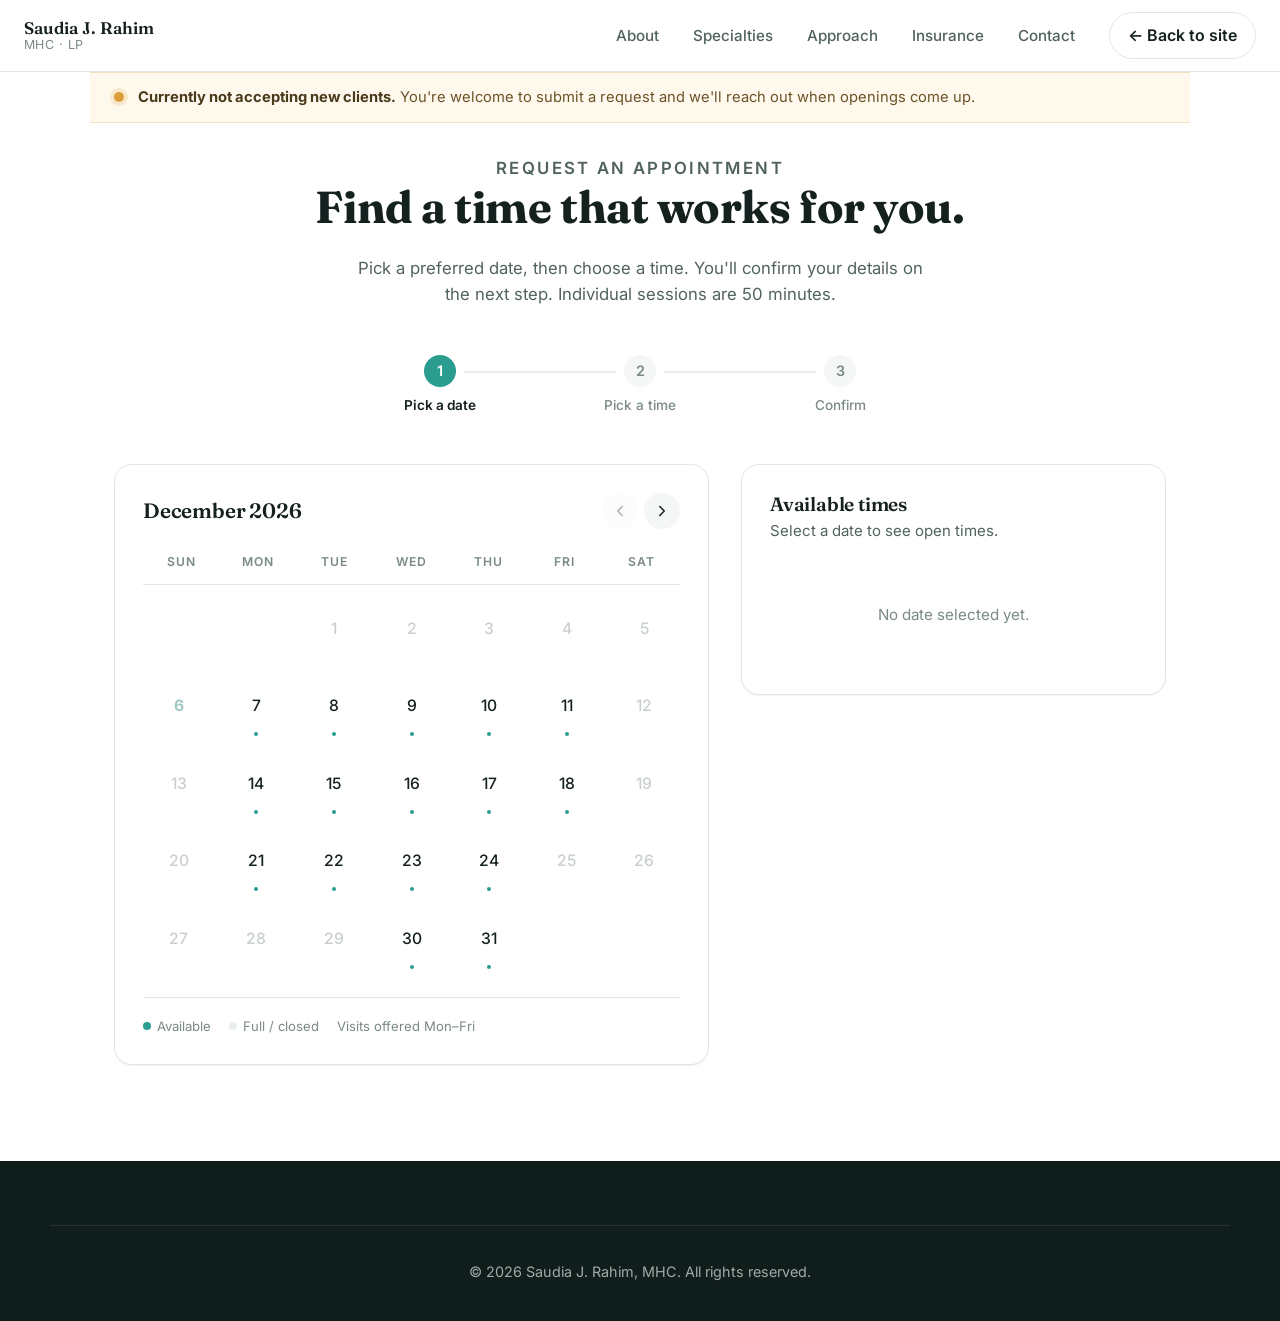
==== booking.html @ 5f696746 "Remove brand mark entirely, just the name in the topbar Co-Authored-By: Claude Opus 4.7 (1M context)" ====
<!doctype html>
<html lang="en">
<head>
  <meta charset="utf-8" />
  <meta name="viewport" content="width=device-width,initial-scale=1" />
  <title>Request an appointment — Saudia J. Rahim, MHC</title>
  <meta name="description" content="Request a session time — Saudia J. Rahim, MHC. Currently maintaining a waitlist for new clients." />
  <link rel="preconnect" href="https://fonts.googleapis.com" />
  <link rel="preconnect" href="https://fonts.gstatic.com" crossorigin />
  <link rel="stylesheet" href="https://fonts.googleapis.com/css2?family=Fraunces:opsz,wght@9..144,400;9..144,600;9..144,700&family=Inter:wght@400;500;600;700&display=swap" />
  <link rel="stylesheet" href="styles.css?v=2" />
</head>
<body>
  <a class="skip" href="#cal-panel">Skip to calendar</a>

  <header class="topbar">
    <a class="brand" href="index.html">
      <span class="brand-text">
        <strong>Saudia J. Rahim</strong>
        <em>MHC · LP</em>
      </span>
    </a>

    <nav class="nav" aria-label="Primary">
      <a href="index.html#about">About</a>
      <a href="index.html#services">Specialties</a>
      <a href="index.html#approach">Approach</a>
      <a href="index.html#insurance">Insurance</a>
      <a href="index.html#contact">Contact</a>
    </nav>

    <div class="topbar-cta">
      <a class="btn btn-ghost" href="index.html" style="color: var(--text); border-color: var(--border);">← Back to site</a>
    </div>
  </header>

  <main class="booking-wrap">
    <div class="notice" role="status" style="margin: -48px -24px 32px; border-radius: 0;">
      <div class="wrap notice-inner">
        <span class="notice-dot" aria-hidden="true"></span>
        <p><strong>Currently not accepting new clients.</strong> You're welcome to submit a request and we'll reach out when openings come up.</p>
      </div>
    </div>

    <div class="booking-head">
      <p class="kicker">Request an appointment</p>
      <h1>Find a time that works for you.</h1>
      <p>Pick a preferred date, then choose a time. You'll confirm your details on the next step. Individual sessions are 50 minutes.</p>
    </div>

    <ol class="steps" aria-label="Steps">
      <li class="step active" id="step-1">Pick a date</li>
      <li class="step" id="step-2">Pick a time</li>
      <li class="step" id="step-3">Confirm</li>
    </ol>

    <div id="booking-app">
      <div class="booking-grid">
        <section class="cal-panel" id="cal-panel" aria-label="Calendar">
          <div class="cal-header">
            <h2 id="cal-month">—</h2>
            <div class="cal-nav">
              <button type="button" id="prev-month" aria-label="Previous month">
                <svg viewBox="0 0 24 24" width="18" height="18" fill="none" stroke="currentColor" stroke-width="2" stroke-linecap="round" stroke-linejoin="round"><polyline points="15 18 9 12 15 6"/></svg>
              </button>
              <button type="button" id="next-month" aria-label="Next month">
                <svg viewBox="0 0 24 24" width="18" height="18" fill="none" stroke="currentColor" stroke-width="2" stroke-linecap="round" stroke-linejoin="round"><polyline points="9 18 15 12 9 6"/></svg>
              </button>
            </div>
          </div>

          <div class="cal-dow" aria-hidden="true">
            <span>Sun</span><span>Mon</span><span>Tue</span><span>Wed</span><span>Thu</span><span>Fri</span><span>Sat</span>
          </div>

          <div class="cal-grid" id="cal-grid" role="grid" aria-label="Available appointment dates"></div>

          <div class="cal-legend">
            <span><span class="dot"></span> Available</span>
            <span><span class="dot busy"></span> Full / closed</span>
            <span>Visits offered Mon–Fri</span>
          </div>
        </section>

        <aside class="times-panel" aria-label="Available times">
          <h3 id="times-title">Available times</h3>
          <p class="selected-date" id="times-date">Select a date to see open times.</p>
          <div id="times-body">
            <div class="times-empty">No date selected yet.</div>
          </div>
        </aside>
      </div>

      <section class="confirm-panel" id="confirm-panel" hidden>
        <div class="confirm-head">
          <h3>Confirm your appointment</h3>
          <div class="confirm-when" id="confirm-when">—</div>
        </div>

        <form id="confirm-form" novalidate>
          <div class="confirm-grid">
            <div class="field">
              <label for="b-name">Full name</label>
              <input id="b-name" name="name" type="text" required maxlength="80" autocomplete="name" />
              <small class="error" data-for="name"></small>
            </div>
            <div class="field">
              <label for="b-dob">Date of birth</label>
              <input id="b-dob" name="dob" type="date" required />
              <small class="error" data-for="dob"></small>
            </div>
            <div class="field">
              <label for="b-email">Email</label>
              <input id="b-email" name="email" type="email" required maxlength="120" autocomplete="email" />
              <small class="error" data-for="email"></small>
            </div>
            <div class="field">
              <label for="b-phone">Phone</label>
              <input id="b-phone" name="phone" type="tel" required maxlength="20" autocomplete="tel" placeholder="(555) 555-5555" />
              <small class="error" data-for="phone"></small>
            </div>
            <div class="field">
              <label for="b-type">Session type</label>
              <select id="b-type" name="type">
                <option>Initial consultation (50 min)</option>
                <option>Returning client — individual session (50 min)</option>
                <option>Parent / family consult (50 min)</option>
              </select>
            </div>
            <div class="field">
              <label for="b-format">Format</label>
              <select id="b-format" name="format">
                <option>In-person (Valley Stream, NY)</option>
                <option>Telehealth (New York residents)</option>
              </select>
            </div>
            <div class="field field-full">
              <label for="b-insurance">Insurance <span class="muted">(optional)</span></label>
              <input id="b-insurance" name="insurance" type="text" maxlength="80" placeholder="e.g. Blue Cross Blue Shield, member ID 12345" />
            </div>
            <div class="field field-full">
              <label for="b-notes">Anything you'd like the office to know? <span class="muted">(optional)</span></label>
              <textarea id="b-notes" name="notes" maxlength="500" rows="3" placeholder="Briefly — you don't need to share clinical details here."></textarea>
            </div>
          </div>

          <input type="text" name="website" tabindex="-1" autocomplete="off" class="hp" aria-hidden="true" />

          <div class="confirm-actions">
            <button type="button" class="btn btn-ghost" id="back-to-times" style="color: var(--text); border-color: var(--border);">← Change time</button>
            <button type="submit" class="btn btn-primary btn-lg">Confirm appointment</button>
          </div>

          <p class="form-note" style="margin-top: 18px;">Submitting this form requests an appointment — the office will email a confirmation within one business day. Not for emergencies. In crisis, call <strong>988</strong>.</p>
        </form>
      </section>
    </div>

    <div class="booking-success" id="booking-success" hidden>
      <div class="success-mark" aria-hidden="true">✓</div>
      <h2 style="font-family: 'Fraunces', serif;">Appointment requested</h2>
      <p style="color: var(--text-2);">Thank you. A confirmation email is on its way to <strong id="success-email">—</strong>.</p>

      <div class="summary">
        <p><strong id="success-when">—</strong></p>
        <p id="success-type">—</p>
        <p id="success-format">—</p>
        <p class="ref" id="success-ref">—</p>
      </div>

      <a class="btn btn-primary" href="index.html">Return home</a>
    </div>
  </main>

  <footer class="footer">
    <div class="wrap footer-base">
      <p class="muted small">© <span id="yr"></span> Saudia J. Rahim, MHC. All rights reserved.</p>
    </div>
  </footer>

  <script src="booking.js?v=1" defer></script>
</body>
</html>
---- styles.css ----
/* ---------- tokens ---------- */
:root {
  --bg: #ffffff;
  --bg-2: #f4f7f6;
  --bg-3: #e9efed;
  --text: #14211f;
  --text-2: #51635f;
  --text-3: #7a8a85;
  --teal: #2a9d8f;
  --teal-d: #1f7a6f;
  --teal-l: #e6f4f2;
  --sand: #f2ede4;
  --dark: #0f1d1b;
  --border: #e1e6e4;
  --shadow-sm: 0 1px 2px rgba(15, 29, 27, .05);
  --shadow: 0 12px 30px rgba(15, 29, 27, .08);
  --shadow-lg: 0 30px 60px rgba(15, 29, 27, .15);
  --radius: 12px;
  --radius-lg: 18px;
  --ease: cubic-bezier(.2, .7, .2, 1);
  --maxw: 1180px;
}

* { box-sizing: border-box; }
html { scroll-behavior: smooth; overflow-x: hidden; }
body {
  margin: 0;
  font-family: 'Inter', system-ui, -apple-system, sans-serif;
  color: var(--text);
  background: var(--bg);
  line-height: 1.55;
  -webkit-font-smoothing: antialiased;
  overflow-x: hidden;
}

/* shared brand selection + focus */
::selection { background: var(--teal); color: #fff; }
:focus-visible {
  outline: 2px solid var(--teal);
  outline-offset: 3px;
  border-radius: 6px;
}

/* reusable SVG grain overlay (data-URI, no extra HTTP request) */
.grain {
  position: absolute; inset: 0; pointer-events: none;
  opacity: .25; mix-blend-mode: overlay; z-index: 0;
  background-image: url("data:image/svg+xml;utf8,<svg xmlns='http://www.w3.org/2000/svg' width='240' height='240'><filter id='n'><feTurbulence type='fractalNoise' baseFrequency='0.85' numOctaves='2' stitchTiles='stitch'/><feColorMatrix values='0 0 0 0 0 0 0 0 0 0 0 0 0 0 0 0 0 0 0.6 0'/></filter><rect width='100%25' height='100%25' filter='url(%23n)'/></svg>");
}

img { display: block; max-width: 100%; height: auto; }
a { color: var(--teal-d); text-decoration: none; }
a:hover { text-decoration: underline; }

h1, h2, h3, h4, blockquote { font-family: 'Fraunces', Georgia, serif; font-weight: 600; letter-spacing: -.01em; line-height: 1.15; margin: 0 0 .5em; }
h1 { font-size: clamp(2.25rem, 5vw, 3.75rem); font-weight: 700; }
h2 { font-size: clamp(1.75rem, 3.2vw, 2.5rem); }
h3 { font-size: 1.2rem; font-weight: 600; }

.wrap { max-width: var(--maxw); margin: 0 auto; padding: 0 24px; }

/* skip link */
.skip {
  position: absolute; left: -9999px; top: 0;
  background: var(--teal); color: #fff; padding: 10px 16px; border-radius: 0 0 8px 0;
  font-weight: 600; z-index: 200;
}
.skip:focus { left: 0; }

/* ---------- buttons ---------- */
.btn {
  display: inline-flex; align-items: center; justify-content: center; gap: 8px;
  padding: 10px 18px; border-radius: 999px; border: 1px solid transparent;
  font: inherit; font-weight: 600; cursor: pointer;
  transition: transform .15s var(--ease), background .2s, color .2s, border-color .2s, box-shadow .2s;
  text-decoration: none;
}
.btn:hover { text-decoration: none; transform: translateY(-1px); }
.btn-primary { background: var(--teal); color: #fff; box-shadow: 0 4px 14px rgba(42,157,143,.35); }
.btn-primary:hover { background: var(--teal-d); box-shadow: 0 6px 20px rgba(42,157,143,.45); }
.btn-ghost { background: transparent; color: var(--text); border-color: rgba(255,255,255,.55); }
.btn-ghost:hover { background: rgba(255,255,255,.08); }
.btn-lg { padding: 14px 26px; font-size: 1.02rem; }

/* ---------- topbar ---------- */
.topbar {
  position: sticky; top: 0; z-index: 100;
  display: flex; align-items: center; gap: 20px;
  padding: 12px 24px;
  background: rgba(255,255,255,.85);
  backdrop-filter: saturate(150%) blur(12px);
  border-bottom: 1px solid var(--border);
}
.brand { display: flex; align-items: center; gap: 12px; color: var(--text); text-decoration: none; }
.brand:hover { text-decoration: none; }
.brand-mark {
  width: 40px; height: 40px; border-radius: 12px;
  background: var(--teal-l); color: var(--teal-d);
  display: grid; place-items: center;
  position: relative;
}
.brand-mark::before {
  content: "";
  position: absolute; inset: 0;
  border-radius: inherit;
  background: var(--teal-l);
  animation: breathe 5.6s ease-in-out infinite;
  z-index: -1;
}
@keyframes breathe {
  0%, 100% { transform: scale(1); opacity: .55; }
  50%      { transform: scale(1.35); opacity: 0; }
}
.brand-text { display: flex; flex-direction: column; line-height: 1.1; }
.brand-text strong { font-family: 'Fraunces', serif; font-size: 1.05rem; font-weight: 600; }
.brand-text em { font-style: normal; font-size: .78rem; color: var(--text-3); letter-spacing: .04em; text-transform: uppercase; }

.nav {
  margin-left: auto;
  display: flex; gap: 6px;
}
.nav a {
  color: var(--text-2); padding: 8px 4px; margin: 0 10px;
  font-weight: 500; font-size: .95rem;
  position: relative;
  transition: color .2s;
}
.nav a::after {
  content: "";
  position: absolute; left: 4px; right: 4px; bottom: 2px;
  height: 1.5px; background: var(--teal);
  transform: scaleX(0); transform-origin: right;
  transition: transform .4s var(--ease);
}
.nav a:hover { color: var(--text); text-decoration: none; }
.nav a:hover::after { transform: scaleX(1); transform-origin: left; }

.topbar-cta { display: flex; }
.hamburger {
  display: none;
  background: none; border: 0; padding: 8px;
  cursor: pointer;
}
.hamburger span { display: block; width: 22px; height: 2px; background: var(--text); margin: 4px 0; border-radius: 2px; transition: transform .2s; }

.mobile-menu {
  position: fixed; inset: 64px 0 0;
  background: var(--bg); padding: 32px 24px;
  display: flex; flex-direction: column; gap: 8px;
  z-index: 99; border-top: 1px solid var(--border);
}
.mobile-menu[hidden] { display: none; }
.mobile-menu a {
  padding: 14px 16px; border-radius: 10px;
  color: var(--text); font-size: 1.1rem; font-weight: 500;
}
.mobile-menu a:hover { background: var(--bg-2); text-decoration: none; }
.mobile-menu .btn { margin-top: 12px; align-self: stretch; justify-content: center; }

@media (max-width: 860px) {
  .nav, .topbar-cta { display: none; }
  .hamburger { display: block; margin-left: auto; }
}

/* ---------- hero ---------- */
.hero {
  position: relative;
  min-height: 78vh;
  display: grid; align-items: center;
  overflow: hidden;
  color: #fff;
  isolation: isolate;
}
.hero-photo {
  position: absolute; inset: 0;
  width: 100%; height: 100%; object-fit: cover;
  z-index: -2;
}
.hero-overlay {
  position: absolute; inset: 0; z-index: -1;
  background:
    linear-gradient(120deg, rgba(15,29,27,.85) 0%, rgba(15,29,27,.55) 50%, rgba(15,29,27,.25) 100%),
    linear-gradient(180deg, rgba(15,29,27,.2), rgba(15,29,27,.6));
}
.hero-inner {
  max-width: var(--maxw); margin: 0 auto; padding: 96px 24px;
  width: 100%;
}
.eyebrow {
  display: inline-block;
  font-size: .78rem; letter-spacing: .14em; text-transform: uppercase;
  background: rgba(255,255,255,.12); border: 1px solid rgba(255,255,255,.25);
  color: rgba(255,255,255,.9);
  padding: 7px 14px; border-radius: 999px;
  margin-bottom: 24px;
}
.hero h1 { color: #fff; max-width: 820px; }
.hero h1 .accent { color: #b6e8df; font-style: italic; font-weight: 400; }
.hero-sub {
  font-size: 1.15rem; max-width: 620px;
  color: rgba(255,255,255,.85);
  margin: 0 0 36px;
}
.hero-ctas { display: flex; gap: 14px; flex-wrap: wrap; margin-bottom: 40px; }
.hero-ctas .btn-ghost { color: #fff; border-color: rgba(255,255,255,.5); }

/* hero entrance choreography */
.hero .eyebrow,
.hero h1,
.hero-sub,
.hero-ctas,
.hero-pills {
  opacity: 0;
  transform: translateY(14px);
  animation: rise .9s var(--ease) forwards;
}
.hero .eyebrow { animation-delay: .05s; }
.hero h1       { animation-delay: .18s; }
.hero-sub      { animation-delay: .34s; }
.hero-ctas     { animation-delay: .5s; }
.hero-pills    { animation-delay: .66s; }
@keyframes rise {
  to { opacity: 1; transform: translateY(0); }
}

/* breath circle decoration: bottom-right of hero */
.breath-circle {
  position: absolute; right: -120px; bottom: -120px;
  width: 460px; height: 460px; border-radius: 50%;
  border: 1px solid rgba(182, 232, 223, .25);
  pointer-events: none;
}
.breath-circle::before,
.breath-circle::after {
  content: "";
  position: absolute; inset: 0; border-radius: 50%;
  border: 1px solid rgba(182, 232, 223, .18);
  animation: ripple 9s ease-out infinite;
}
.breath-circle::after { animation-delay: 4.5s; }
@keyframes ripple {
  0%   { transform: scale(.5); opacity: 0; }
  20%  { opacity: .9; }
  100% { transform: scale(1.15); opacity: 0; }
}

/* scroll cue */
.scroll-cue {
  position: absolute; left: 50%; bottom: 28px;
  transform: translateX(-50%);
  display: flex; flex-direction: column; align-items: center; gap: 6px;
  color: rgba(255,255,255,.7);
  font-size: .72rem; letter-spacing: .2em; text-transform: uppercase;
  z-index: 2;
}
.scroll-cue svg { animation: nudge 2.4s ease-in-out infinite; }
@keyframes nudge {
  0%, 100% { transform: translateY(0); opacity: .55; }
  50%      { transform: translateY(6px); opacity: 1; }
}

.hero-pills {
  display: flex; gap: 10px; flex-wrap: wrap;
  list-style: none; padding: 0; margin: 0;
  font-size: .9rem;
}
.hero-pills li {
  background: rgba(255,255,255,.1); border: 1px solid rgba(255,255,255,.2);
  border-radius: 999px; padding: 6px 14px;
  color: rgba(255,255,255,.92);
}
.hero-pills span { color: #87d3c5; margin-right: 6px; }

/* ---------- waitlist notice banner ---------- */
.notice {
  background: #fff8ec;
  border-top: 1px solid #f1e1bf;
  border-bottom: 1px solid #f1e1bf;
  color: #6b5328;
}
.notice-inner {
  display: flex; align-items: center; gap: 14px;
  padding: 14px 24px;
  font-size: .92rem;
}
.notice-inner p { margin: 0; line-height: 1.45; }
.notice-inner strong { color: #4a3a1c; }
.notice-dot {
  width: 10px; height: 10px; flex-shrink: 0;
  border-radius: 50%; background: #d99e3a;
  box-shadow: 0 0 0 4px rgba(217, 158, 58, .18);
  animation: noticePulse 2.6s ease-in-out infinite;
}
@keyframes noticePulse {
  0%, 100% { box-shadow: 0 0 0 4px rgba(217, 158, 58, .18); }
  50%      { box-shadow: 0 0 0 8px rgba(217, 158, 58, .05); }
}

/* ---------- marquee ticker ---------- */
.ticker {
  background: var(--dark); color: rgba(255,255,255,.7);
  overflow: hidden; white-space: nowrap;
  border-top: 1px solid rgba(255,255,255,.06);
  border-bottom: 1px solid rgba(255,255,255,.06);
}
.ticker-track {
  display: inline-flex; gap: 56px;
  padding: 14px 28px;
  animation: ticker 38s linear infinite;
  font-size: .82rem; letter-spacing: .18em; text-transform: uppercase;
}
.ticker-track span { display: inline-flex; align-items: center; gap: 56px; }
.ticker-track .sep { color: var(--teal); }
@keyframes ticker {
  from { transform: translateX(0); }
  to   { transform: translateX(-50%); }
}
.ticker:hover .ticker-track { animation-play-state: paused; }

/* ---------- section ornament divider ---------- */
.ornament {
  display: flex; align-items: center; justify-content: center;
  gap: 14px;
  margin: 0 auto 40px;
  color: var(--teal);
  max-width: 240px;
}
.ornament::before,
.ornament::after {
  content: "";
  flex: 1; height: 1px;
  background: linear-gradient(90deg, transparent, var(--border) 35%, var(--border) 65%, transparent);
}
.ornament .dot {
  width: 6px; height: 6px; border-radius: 50%;
  background: var(--teal);
  position: relative;
}
.ornament .dot::before,
.ornament .dot::after {
  content: ""; width: 3px; height: 3px; border-radius: 50%;
  background: var(--teal); opacity: .5;
  position: absolute; top: 50%; transform: translateY(-50%);
}
.ornament .dot::before { left: -10px; }
.ornament .dot::after  { right: -10px; }

/* scroll-reveal */
.reveal {
  opacity: 0;
  transform: translateY(22px);
  transition: opacity .9s var(--ease), transform .9s var(--ease);
}
.reveal.is-in {
  opacity: 1;
  transform: translateY(0);
}
.reveal-grid > * {
  opacity: 0;
  transform: translateY(18px);
  transition: opacity .8s var(--ease), transform .8s var(--ease);
}
.reveal-grid.is-in > * { opacity: 1; transform: translateY(0); }
.reveal-grid.is-in > *:nth-child(1) { transition-delay: .02s; }
.reveal-grid.is-in > *:nth-child(2) { transition-delay: .08s; }
.reveal-grid.is-in > *:nth-child(3) { transition-delay: .14s; }
.reveal-grid.is-in > *:nth-child(4) { transition-delay: .2s; }
.reveal-grid.is-in > *:nth-child(5) { transition-delay: .26s; }
.reveal-grid.is-in > *:nth-child(6) { transition-delay: .32s; }
.reveal-grid.is-in > *:nth-child(7) { transition-delay: .38s; }
.reveal-grid.is-in > *:nth-child(8) { transition-delay: .44s; }
.reveal-grid.is-in > *:nth-child(9) { transition-delay: .5s; }

/* ---------- generic section ---------- */
.section { padding: 96px 0; }
.section-alt { background: var(--bg-2); }
.section-head { max-width: 720px; margin: 0 auto 40px; text-align: center; }
.kicker {
  font-size: .78rem; letter-spacing: .14em; text-transform: uppercase;
  color: var(--teal-d); font-weight: 600; margin: 0 0 12px;
}
.lead { font-size: 1.08rem; color: var(--text-2); }

/* ---------- about ---------- */
.about-grid {
  display: grid; grid-template-columns: 5fr 7fr; gap: 64px; align-items: center;
}
.about-photo {
  margin: 0;
  border-radius: var(--radius-lg); overflow: hidden;
  box-shadow: var(--shadow-lg);
  aspect-ratio: 4/5;
  position: relative;
}
.about-photo img { width: 100%; height: 100%; object-fit: cover; }
.about-copy h2 { margin-top: 8px; }
.about-copy p { color: var(--text-2); margin: 0 0 16px; font-size: 1.05rem; }
.creds {
  margin-top: 32px; padding-top: 28px; border-top: 1px solid var(--border);
  display: grid; grid-template-columns: 1fr 1fr; gap: 32px;
}
.cred-label {
  font-size: .78rem; letter-spacing: .12em; text-transform: uppercase;
  color: var(--text-3); margin: 0 0 8px; font-weight: 600;
}
.cred-value { margin: 0 0 4px; color: var(--text); font-size: .95rem; font-weight: 500; }

@media (max-width: 860px) {
  .about-grid { grid-template-columns: 1fr; gap: 40px; }
  .about-photo { max-width: 380px; }
  .creds { grid-template-columns: 1fr; gap: 24px; }
}

/* ---------- services grid ---------- */
.svc-grid {
  display: grid;
  grid-template-columns: repeat(3, 1fr);
  gap: 18px;
}
.svc-card {
  background: var(--bg);
  border: 1px solid var(--border);
  border-radius: var(--radius-lg);
  padding: 28px;
  transition: transform .25s var(--ease), box-shadow .25s, border-color .25s;
}
.svc-card:hover { transform: translateY(-4px); box-shadow: var(--shadow); border-color: var(--teal-l); }
.svc-icon {
  width: 48px; height: 48px;
  color: var(--teal-d);
  display: grid; place-items: center;
  margin-bottom: 18px;
  margin-left: -6px;
  transition: transform .5s var(--ease), color .3s;
}
.svc-icon svg { width: 36px; height: 36px; }
.svc-card:hover .svc-icon {
  transform: rotate(-6deg) scale(1.08);
  color: var(--teal);
}
.svc-card h3 { margin: 0 0 8px; }
.svc-card p { color: var(--text-2); font-size: .94rem; margin: 0; }

@media (max-width: 920px) { .svc-grid { grid-template-columns: repeat(2, 1fr); } }
@media (max-width: 560px) { .svc-grid { grid-template-columns: 1fr; } }

.svc-more {
  margin-top: 48px;
  text-align: center;
}
.svc-more .btn { transition: transform .15s var(--ease), border-color .2s, background .2s; }
.svc-more .btn:hover {
  border-color: var(--teal) !important;
  background: var(--teal-l);
}
.svc-more .btn svg { transition: transform .25s var(--ease); }
.svc-more .btn:hover svg { transform: translateX(4px); }
.svc-more-note {
  font-size: .9rem;
  color: var(--text-3);
  margin: 14px 0 0;
}

/* ---------- spotlight ---------- */
.spotlight {
  position: relative; padding: 120px 0;
  color: #fff; isolation: isolate; overflow: hidden;
}
.spotlight-photo {
  position: absolute; inset: 0; z-index: -2;
  width: 100%; height: 100%; object-fit: cover;
}
.spotlight-overlay {
  position: absolute; inset: 0; z-index: -1;
  background: linear-gradient(120deg, rgba(15,29,27,.92) 0%, rgba(15,29,27,.65) 100%);
}
.spotlight-inner {
  max-width: 800px; margin: 0 auto; padding: 0 24px; text-align: center;
  position: relative;
}
.spotlight .eyebrow { background: rgba(255,255,255,.08); }
.spotlight blockquote {
  font-family: 'Fraunces', serif;
  font-size: clamp(1.5rem, 2.6vw, 2.1rem); line-height: 1.35;
  font-weight: 400; font-style: italic; margin: 0;
  position: relative;
}
.spotlight blockquote::before {
  content: "\201C";
  position: absolute; left: 50%; top: -.35em;
  transform: translateX(-50%);
  font-family: 'Fraunces', serif;
  font-size: 12rem;
  line-height: 1;
  color: rgba(135, 211, 197, .14);
  font-style: normal;
  pointer-events: none;
  z-index: -1;
}
.spotlight blockquote footer {
  display: block; margin-top: 28px;
  font-family: 'Inter', sans-serif; font-style: normal;
  font-size: .82rem; letter-spacing: .14em; text-transform: uppercase;
  color: rgba(255,255,255,.6);
  position: relative; padding-top: 22px;
}
.spotlight blockquote footer::before {
  content: "";
  position: absolute; left: 50%; top: 0;
  transform: translateX(-50%);
  width: 36px; height: 1px;
  background: rgba(135, 211, 197, .5);
}

/* ---------- insurance ---------- */
.ins-grid {
  display: grid; grid-template-columns: repeat(4, 1fr);
  gap: 14px; list-style: none; padding: 0; margin: 0 0 28px;
}
.ins-card {
  background: var(--bg);
  border: 1px solid var(--border);
  border-radius: var(--radius);
  min-height: 110px;
  display: grid; place-items: center;
  padding: 18px; text-align: center;
  font-weight: 600; color: var(--text-2);
  transition: border-color .2s, color .2s, transform .15s var(--ease);
  font-size: .98rem; line-height: 1.3;
}
.ins-card:hover { border-color: var(--teal); color: var(--teal-d); transform: translateY(-2px); }
.ins-note {
  text-align: center; color: var(--text-3); font-size: .9rem;
}
@media (max-width: 760px) { .ins-grid { grid-template-columns: repeat(2, 1fr); } }

.ins-extras-wrap {
  overflow: hidden;
  max-height: 0;
  opacity: 0;
  transition: max-height .5s var(--ease), opacity .35s ease, margin-top .4s var(--ease);
  margin-top: 0;
}
.ins-extras-wrap[hidden] { display: block; }
.ins-extras-wrap.is-open {
  max-height: 900px;
  opacity: 1;
  margin-top: 14px;
}
.ins-extras-grid { margin: 0; }

.ins-toggle-wrap {
  margin: 20px 0 8px;
  text-align: center;
}
.ins-toggle {
  display: inline-flex; align-items: center; gap: 8px;
  padding: 12px 22px;
  background: var(--bg);
  border: 1px solid var(--border);
  border-radius: 999px;
  color: var(--text);
  font: inherit;
  font-size: .92rem;
  font-weight: 600;
  cursor: pointer;
  transition: border-color .2s, background .2s, color .2s, transform .15s var(--ease);
}
.ins-toggle:hover {
  border-color: var(--teal);
  background: var(--teal-l);
  color: var(--teal-d);
  transform: translateY(-1px);
}
.ins-toggle-chev {
  transition: transform .3s var(--ease);
}
.ins-toggle[aria-expanded="true"] .ins-toggle-chev {
  transform: rotate(180deg);
}

/* ---------- contact ---------- */
.contact-grid {
  display: grid; grid-template-columns: 5fr 7fr; gap: 48px;
  align-items: start;
  position: relative;
}
.contact-copy h2 { margin-top: 8px; }
.contact-copy > p { color: var(--text-2); margin-bottom: 28px; }
.contact-copy .btn { margin-bottom: 36px; }
.contact-list {
  list-style: none; padding: 0; margin: 0;
  display: grid; gap: 18px;
}
.contact-list li {
  display: grid; grid-template-columns: 80px 1fr; gap: 16px;
  padding-top: 18px; border-top: 1px solid var(--border);
}
.contact-list li:first-child { border-top: 0; padding-top: 0; }
.contact-list .ci {
  font-size: .76rem; letter-spacing: .12em; text-transform: uppercase;
  color: var(--text-3); font-weight: 600; padding-top: 2px;
}
.contact-list a, .contact-list span { color: var(--text); font-weight: 500; }

.contact-form {
  background: var(--bg);
  border: 1px solid var(--border);
  border-radius: var(--radius-lg);
  padding: 36px;
  box-shadow: var(--shadow);
}
.contact-form h3 { margin: 0 0 24px; font-family: 'Fraunces', serif; }
.field { margin-bottom: 18px; }
.field label {
  display: block; font-size: .85rem; font-weight: 600;
  color: var(--text); margin-bottom: 6px;
}
.field label .muted { color: var(--text-3); font-weight: 400; }
.field input, .field select, .field textarea {
  width: 100%;
  padding: 12px 14px;
  font: inherit; font-size: .98rem;
  border: 1px solid var(--border); border-radius: 10px;
  background: var(--bg);
  color: var(--text);
  transition: border-color .2s, box-shadow .2s;
}
.field input:focus, .field select:focus, .field textarea:focus {
  outline: none; border-color: var(--teal);
  box-shadow: 0 0 0 4px var(--teal-l);
}
.field textarea { resize: vertical; min-height: 100px; font-family: inherit; }
.field .error {
  display: block; color: #c44; font-size: .82rem; margin-top: 6px; min-height: 1em;
}
.field .count { font-size: .78rem; color: var(--text-3); text-align: right; margin-top: 4px; }
.row-2 { display: grid; grid-template-columns: 1fr 1fr; gap: 14px; }
.hp { position: absolute; left: -9999px; opacity: 0; height: 0; width: 0; }
.form-note {
  font-size: .82rem; color: var(--text-3);
  margin: 14px 0 0;
  padding: 12px 14px; border-radius: 10px; background: var(--bg-2);
}
.form-note strong { color: var(--teal-d); }

.form-success {
  background: var(--bg);
  border: 1px solid var(--border);
  border-radius: var(--radius-lg);
  padding: 48px 36px; text-align: center;
  box-shadow: var(--shadow);
}
.success-mark {
  width: 72px; height: 72px; border-radius: 50%;
  background: var(--teal); color: #fff;
  display: grid; place-items: center; margin: 0 auto 20px;
  font-size: 2.4rem; font-weight: 700;
}

@media (max-width: 860px) {
  .contact-grid { grid-template-columns: 1fr; }
  .row-2 { grid-template-columns: 1fr; }
  .contact-form { padding: 24px; }
}

/* ---------- footer ---------- */
.footer {
  background: var(--dark); color: rgba(255,255,255,.78);
  padding: 64px 0 24px;
}
.footer .brand { color: #fff; margin-bottom: 14px; }
.footer .brand-mark { background: rgba(255,255,255,.08); color: #87d3c5; }
.footer .brand-text em { color: rgba(255,255,255,.5); }
.footer-grid {
  display: grid; grid-template-columns: 1.4fr 1fr 1.4fr; gap: 48px;
  padding-bottom: 48px;
}
.foot-h {
  font-size: .78rem; letter-spacing: .14em; text-transform: uppercase;
  color: rgba(255,255,255,.5); font-weight: 600; margin: 0 0 12px;
}
.footer .muted { color: rgba(255,255,255,.62); }
.footer a { color: rgba(255,255,255,.85); }
.small { font-size: .9rem; line-height: 1.5; }
.footer-base {
  border-top: 1px solid rgba(255,255,255,.1);
  padding-top: 20px; text-align: center;
}

@media (max-width: 760px) {
  .footer-grid { grid-template-columns: 1fr; gap: 32px; }
}

/* ---------- specialties / generic content page ---------- */
.page-wrap {
  max-width: var(--maxw);
  margin: 0 auto;
  padding: 48px 24px 96px;
}
.page-head {
  max-width: 760px;
  margin: 0 auto 64px;
  text-align: center;
}
.back-link {
  display: inline-flex; align-items: center; gap: 6px;
  font-size: .88rem;
  color: var(--text-2);
  font-weight: 500;
  margin-bottom: 36px;
  padding: 6px 12px; border-radius: 999px;
  background: var(--bg-2);
  transition: background .2s, color .2s, gap .2s var(--ease);
}
.back-link:hover {
  text-decoration: none;
  background: var(--teal-l);
  color: var(--teal-d);
  gap: 10px;
}
.back-link svg { transition: transform .2s var(--ease); }
.back-link:hover svg { transform: translateX(-2px); }
.page-head h1 {
  font-size: clamp(2rem, 4vw, 3rem);
  margin: 0 0 18px;
}
.page-head .lead {
  font-size: 1.08rem;
  color: var(--text-2);
}

.svc-aside {
  font-size: .82rem;
  color: var(--text-3);
  margin-top: 8px;
  padding-top: 8px;
  border-top: 1px solid var(--border);
}
.svc-aside strong { color: var(--teal-d); }

.page-cta {
  margin-top: 80px;
  padding: 56px 32px;
  text-align: center;
  background: var(--bg-2);
  border-radius: var(--radius-lg);
}
.page-cta h2 {
  font-size: clamp(1.5rem, 2.6vw, 2rem);
  margin: 0 0 12px;
}
.page-cta p {
  color: var(--text-2);
  max-width: 520px;
  margin: 0 auto 28px;
}
.page-cta-actions {
  display: flex; gap: 12px; justify-content: center; flex-wrap: wrap;
}

/* ---------- booking page ---------- */
.booking-wrap {
  max-width: 1100px; margin: 0 auto; padding: 48px 24px 96px;
}
.booking-head { text-align: center; margin-bottom: 48px; }
.booking-head h1 { font-size: clamp(2rem, 3.6vw, 2.8rem); }
.booking-head p { color: var(--text-2); max-width: 580px; margin: 12px auto 0; font-size: 1.05rem; }

.steps {
  display: flex; justify-content: center; gap: 0;
  margin: 32px auto 48px; max-width: 600px;
  list-style: none; padding: 0;
}
.step {
  flex: 1; text-align: center; position: relative;
  font-size: .85rem; color: var(--text-3); font-weight: 500;
}
.step::before {
  content: counter(s);
  counter-increment: s;
  display: grid; place-items: center;
  width: 32px; height: 32px; border-radius: 50%;
  background: var(--bg-2); color: var(--text-3);
  margin: 0 auto 8px;
  font-weight: 600; font-size: .9rem;
  transition: background .2s, color .2s;
}
.steps { counter-reset: s; }
.step.active { color: var(--text); font-weight: 600; }
.step.active::before { background: var(--teal); color: #fff; }
.step.done::before { background: var(--teal-l); color: var(--teal-d); }
.step:not(:last-child)::after {
  content: ""; position: absolute; top: 16px; left: calc(50% + 24px);
  width: calc(100% - 48px); height: 2px; background: var(--bg-3);
}

.booking-grid {
  display: grid; grid-template-columns: 1.4fr 1fr; gap: 32px;
  align-items: start;
}

.cal-panel, .times-panel, .confirm-panel {
  background: var(--bg);
  border: 1px solid var(--border);
  border-radius: var(--radius-lg);
  padding: 28px;
  box-shadow: var(--shadow-sm);
}

.cal-header {
  display: flex; align-items: center; justify-content: space-between;
  margin-bottom: 24px;
}
.cal-header h2 { margin: 0; font-size: 1.3rem; }
.cal-nav { display: flex; gap: 6px; }
.cal-nav button {
  width: 36px; height: 36px; border-radius: 50%;
  background: var(--bg-2); border: 0; cursor: pointer;
  display: grid; place-items: center;
  color: var(--text); transition: background .2s;
}
.cal-nav button:hover { background: var(--bg-3); }
.cal-nav button:disabled { opacity: .35; cursor: not-allowed; }

.cal-dow {
  display: grid; grid-template-columns: repeat(7, 1fr);
  text-align: center;
  font-size: .76rem; color: var(--text-3); font-weight: 600;
  letter-spacing: .08em; text-transform: uppercase;
  padding-bottom: 12px; margin-bottom: 8px;
  border-bottom: 1px solid var(--border);
}

.cal-grid {
  display: grid; grid-template-columns: repeat(7, 1fr);
  gap: 6px;
}
.day {
  aspect-ratio: 1;
  border: 0; background: transparent;
  font: inherit; font-size: .98rem; font-weight: 500;
  color: var(--text);
  border-radius: 10px;
  cursor: pointer;
  position: relative;
  transition: background .15s, color .15s, transform .1s;
}
.day:hover:not(:disabled) { background: var(--teal-l); }
.day.empty { visibility: hidden; }
.day.past, .day:disabled { color: var(--text-3); cursor: not-allowed; opacity: .4; }
.day.has-slots::after {
  content: ""; position: absolute; bottom: 6px; left: 50%; transform: translateX(-50%);
  width: 4px; height: 4px; border-radius: 50%; background: var(--teal);
}
.cal-grid {
  animation: calIn .35s var(--ease);
}
@keyframes calIn {
  from { opacity: 0; transform: translateY(6px); }
  to   { opacity: 1; transform: translateY(0); }
}
.slot {
  animation: slotIn .4s var(--ease) backwards;
}
.time-group .slot:nth-child(1) { animation-delay: .02s; }
.time-group .slot:nth-child(2) { animation-delay: .06s; }
.time-group .slot:nth-child(3) { animation-delay: .1s; }
.time-group .slot:nth-child(4) { animation-delay: .14s; }
.time-group .slot:nth-child(5) { animation-delay: .18s; }
.time-group .slot:nth-child(6) { animation-delay: .22s; }
.time-group .slot:nth-child(n+7) { animation-delay: .26s; }
@keyframes slotIn {
  from { opacity: 0; transform: translateY(4px); }
  to   { opacity: 1; transform: translateY(0); }
}
.day.no-slots { color: var(--text-3); }
.day.no-slots:hover { background: transparent; cursor: not-allowed; }
.day.today { font-weight: 700; color: var(--teal-d); }
.day.selected {
  background: var(--teal); color: #fff;
}
.day.selected::after { background: #fff; }

.cal-legend {
  display: flex; gap: 18px; flex-wrap: wrap;
  margin-top: 22px; padding-top: 18px;
  border-top: 1px solid var(--border);
  font-size: .82rem; color: var(--text-3);
}
.cal-legend span { display: inline-flex; align-items: center; gap: 6px; }
.dot { width: 8px; height: 8px; border-radius: 50%; background: var(--teal); }
.dot.busy { background: var(--bg-3); }

.times-panel h3 { margin: 0 0 4px; font-family: 'Fraunces', serif; font-size: 1.2rem; }
.times-panel .selected-date { color: var(--text-2); font-size: .94rem; margin: 0 0 20px; }
.times-empty {
  color: var(--text-3); font-size: .95rem;
  padding: 40px 0; text-align: center;
}
.time-group { margin-bottom: 20px; }
.time-group p {
  font-size: .76rem; letter-spacing: .12em; text-transform: uppercase;
  color: var(--text-3); margin: 0 0 10px; font-weight: 600;
}
.time-slots {
  display: grid; grid-template-columns: repeat(3, 1fr); gap: 8px;
}
.slot {
  padding: 12px 8px;
  border: 1px solid var(--border);
  background: var(--bg);
  border-radius: 8px;
  font: inherit; font-size: .9rem; font-weight: 500;
  color: var(--text);
  cursor: pointer;
  transition: border-color .15s, background .15s, color .15s;
}
.slot:hover { border-color: var(--teal); color: var(--teal-d); }
.slot.selected { background: var(--teal); color: #fff; border-color: var(--teal); }
.slot:disabled { opacity: .4; cursor: not-allowed; }

.confirm-panel {
  grid-column: 1 / -1;
  margin-top: 8px;
}
.confirm-head {
  display: flex; align-items: center; justify-content: space-between; gap: 16px;
  flex-wrap: wrap;
  padding-bottom: 24px; margin-bottom: 24px;
  border-bottom: 1px solid var(--border);
}
.confirm-head h3 { margin: 0; font-family: 'Fraunces', serif; font-size: 1.3rem; }
.confirm-when {
  background: var(--teal-l); color: var(--teal-d);
  padding: 8px 16px; border-radius: 999px;
  font-weight: 600; font-size: .95rem;
}
.confirm-grid {
  display: grid; grid-template-columns: 1fr 1fr; gap: 14px;
}
.confirm-grid .field-full { grid-column: 1 / -1; }
.confirm-actions {
  display: flex; gap: 12px; justify-content: flex-end; margin-top: 8px;
  flex-wrap: wrap;
}

.booking-success {
  background: var(--bg);
  border: 1px solid var(--border);
  border-radius: var(--radius-lg);
  padding: 64px 36px; text-align: center;
  box-shadow: var(--shadow);
  max-width: 560px; margin: 48px auto;
}
.booking-success .success-mark { width: 84px; height: 84px; font-size: 2.8rem; }
.booking-success .summary {
  background: var(--bg-2); border-radius: 12px;
  padding: 20px; margin: 24px auto; max-width: 360px;
  text-align: left;
}
.booking-success .summary p { margin: 0 0 6px; color: var(--text-2); font-size: .92rem; }
.booking-success .summary strong { color: var(--text); }
.booking-success .ref {
  font-family: 'Fraunces', serif;
  font-size: 1.1rem; color: var(--teal-d); font-weight: 600;
  margin-top: 8px;
}

@media (max-width: 860px) {
  .booking-grid { grid-template-columns: 1fr; }
  .confirm-grid { grid-template-columns: 1fr; }
  .steps { font-size: .76rem; }
}

@media (prefers-reduced-motion: reduce) {
  * { animation-duration: 0s !important; transition-duration: 0s !important; }
  html { scroll-behavior: auto; }
}
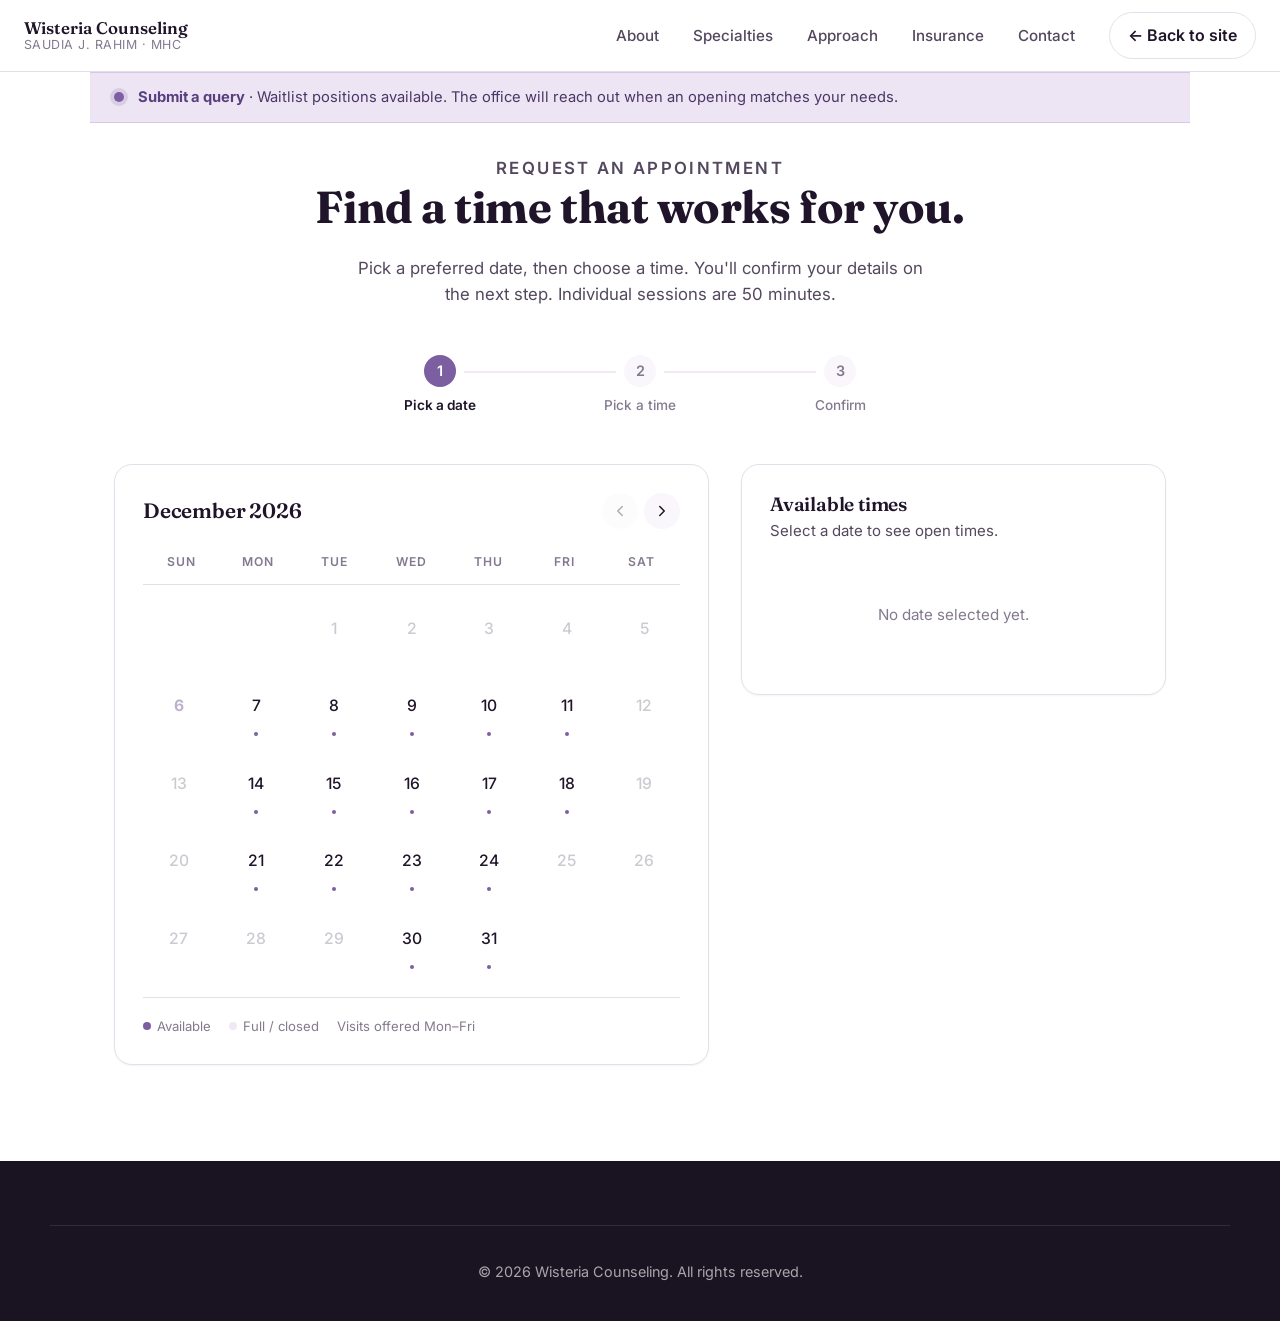
==== commit 289d8294: "Rebrand to Wisteria Counseling + new theme + content updates Visual / brand: - Hero photo swapped to" ====
--- a/booking.html
+++ b/booking.html
@@ -3,8 +3,8 @@
 <head>
   <meta charset="utf-8" />
   <meta name="viewport" content="width=device-width,initial-scale=1" />
-  <title>Request an appointment — Saudia J. Rahim, MHC</title>
-  <meta name="description" content="Request a session time — Saudia J. Rahim, MHC. Currently maintaining a waitlist for new clients." />
+  <title>Request an appointment · Wisteria Counseling</title>
+  <meta name="description" content="Request a session time with Saudia J. Rahim, MHC at Wisteria Counseling. Waitlist positions available." />
   <link rel="preconnect" href="https://fonts.googleapis.com" />
   <link rel="preconnect" href="https://fonts.gstatic.com" crossorigin />
   <link rel="stylesheet" href="https://fonts.googleapis.com/css2?family=Fraunces:opsz,wght@9..144,400;9..144,600;9..144,700&family=Inter:wght@400;500;600;700&display=swap" />
@@ -16,8 +16,8 @@
   <header class="topbar">
     <a class="brand" href="index.html">
       <span class="brand-text">
-        <strong>Saudia J. Rahim</strong>
-        <em>MHC · LP</em>
+        <strong>Wisteria Counseling</strong>
+        <em>Saudia J. Rahim · MHC</em>
       </span>
     </a>
 
@@ -38,7 +38,7 @@
     <div class="notice" role="status" style="margin: -48px -24px 32px; border-radius: 0;">
       <div class="wrap notice-inner">
         <span class="notice-dot" aria-hidden="true"></span>
-        <p><strong>Currently not accepting new clients.</strong> You're welcome to submit a request and we'll reach out when openings come up.</p>
+        <p><strong>Submit a query</strong> · Waitlist positions available. The office will reach out when an opening matches your needs.</p>
       </div>
     </div>
 
@@ -58,7 +58,7 @@
       <div class="booking-grid">
         <section class="cal-panel" id="cal-panel" aria-label="Calendar">
           <div class="cal-header">
-            <h2 id="cal-month">—</h2>
+            <h2 id="cal-month">…</h2>
             <div class="cal-nav">
               <button type="button" id="prev-month" aria-label="Previous month">
                 <svg viewBox="0 0 24 24" width="18" height="18" fill="none" stroke="currentColor" stroke-width="2" stroke-linecap="round" stroke-linejoin="round"><polyline points="15 18 9 12 15 6"/></svg>
@@ -94,7 +94,7 @@
       <section class="confirm-panel" id="confirm-panel" hidden>
         <div class="confirm-head">
           <h3>Confirm your appointment</h3>
-          <div class="confirm-when" id="confirm-when">—</div>
+          <div class="confirm-when" id="confirm-when">…</div>
         </div>
 
         <form id="confirm-form" novalidate>
@@ -123,15 +123,15 @@
               <label for="b-type">Session type</label>
               <select id="b-type" name="type">
                 <option>Initial consultation (50 min)</option>
-                <option>Returning client — individual session (50 min)</option>
+                <option>Returning client, individual session (50 min)</option>
                 <option>Parent / family consult (50 min)</option>
               </select>
             </div>
             <div class="field">
               <label for="b-format">Format</label>
               <select id="b-format" name="format">
-                <option>In-person (Valley Stream, NY)</option>
                 <option>Telehealth (New York residents)</option>
+                <option>In-person (by arrangement)</option>
               </select>
             </div>
             <div class="field field-full">
@@ -140,7 +140,7 @@
             </div>
             <div class="field field-full">
               <label for="b-notes">Anything you'd like the office to know? <span class="muted">(optional)</span></label>
-              <textarea id="b-notes" name="notes" maxlength="500" rows="3" placeholder="Briefly — you don't need to share clinical details here."></textarea>
+              <textarea id="b-notes" name="notes" maxlength="500" rows="3" placeholder="Briefly. You don't need to share clinical details here."></textarea>
             </div>
           </div>
 
@@ -151,7 +151,7 @@
             <button type="submit" class="btn btn-primary btn-lg">Confirm appointment</button>
           </div>
 
-          <p class="form-note" style="margin-top: 18px;">Submitting this form requests an appointment — the office will email a confirmation within one business day. Not for emergencies. In crisis, call <strong>988</strong>.</p>
+          <p class="form-note" style="margin-top: 18px;">Submitting this form requests an appointment. The office will email a confirmation within one business day. Not for emergencies. In crisis, call <strong>988</strong>.</p>
         </form>
       </section>
     </div>
@@ -159,13 +159,13 @@
     <div class="booking-success" id="booking-success" hidden>
       <div class="success-mark" aria-hidden="true">✓</div>
       <h2 style="font-family: 'Fraunces', serif;">Appointment requested</h2>
-      <p style="color: var(--text-2);">Thank you. A confirmation email is on its way to <strong id="success-email">—</strong>.</p>
+      <p style="color: var(--text-2);">Thank you. A confirmation email is on its way to <strong id="success-email">…</strong>.</p>
 
       <div class="summary">
-        <p><strong id="success-when">—</strong></p>
-        <p id="success-type">—</p>
-        <p id="success-format">—</p>
-        <p class="ref" id="success-ref">—</p>
+        <p><strong id="success-when">…</strong></p>
+        <p id="success-type">…</p>
+        <p id="success-format">…</p>
+        <p class="ref" id="success-ref">…</p>
       </div>
 
       <a class="btn btn-primary" href="index.html">Return home</a>
@@ -174,7 +174,7 @@
 
   <footer class="footer">
     <div class="wrap footer-base">
-      <p class="muted small">© <span id="yr"></span> Saudia J. Rahim, MHC. All rights reserved.</p>
+      <p class="muted small">© <span id="yr"></span> Wisteria Counseling. All rights reserved.</p>
     </div>
   </footer>
 
--- a/styles.css
+++ b/styles.css
@@ -1,20 +1,25 @@
 /* ---------- tokens ---------- */
 :root {
   --bg: #ffffff;
-  --bg-2: #f4f7f6;
-  --bg-3: #e9efed;
-  --text: #14211f;
-  --text-2: #51635f;
-  --text-3: #7a8a85;
-  --teal: #2a9d8f;
-  --teal-d: #1f7a6f;
-  --teal-l: #e6f4f2;
-  --sand: #f2ede4;
-  --dark: #0f1d1b;
-  --border: #e1e6e4;
-  --shadow-sm: 0 1px 2px rgba(15, 29, 27, .05);
-  --shadow: 0 12px 30px rgba(15, 29, 27, .08);
-  --shadow-lg: 0 30px 60px rgba(15, 29, 27, .15);
+  --bg-2: #faf7fc;
+  --bg-3: #f0e9f4;
+  --text: #1f1429;
+  --text-2: #54485f;
+  --text-3: #847a8f;
+  /* wisteria purple (primary brand) — kept under --teal* var names for minimal diff */
+  --teal: #7B5FA1;
+  --teal-d: #5A3F80;
+  --teal-l: #EDE5F4;
+  /* sage green (secondary accent) */
+  --leaf: #7C9E6C;
+  --leaf-d: #5A7A4A;
+  --leaf-l: #E8EFE3;
+  --sand: #f5ede0;
+  --dark: #1a1422;
+  --border: #e6dfeb;
+  --shadow-sm: 0 1px 2px rgba(30, 20, 50, .05);
+  --shadow: 0 12px 30px rgba(30, 20, 50, .08);
+  --shadow-lg: 0 30px 60px rgba(30, 20, 50, .15);
   --radius: 12px;
   --radius-lg: 18px;
   --ease: cubic-bezier(.2, .7, .2, 1);
@@ -76,8 +81,8 @@
   text-decoration: none;
 }
 .btn:hover { text-decoration: none; transform: translateY(-1px); }
-.btn-primary { background: var(--teal); color: #fff; box-shadow: 0 4px 14px rgba(42,157,143,.35); }
-.btn-primary:hover { background: var(--teal-d); box-shadow: 0 6px 20px rgba(42,157,143,.45); }
+.btn-primary { background: var(--teal); color: #fff; box-shadow: 0 4px 14px rgba(123,95,161,.35); }
+.btn-primary:hover { background: var(--teal-d); box-shadow: 0 6px 20px rgba(123,95,161,.45); }
 .btn-ghost { background: transparent; color: var(--text); border-color: rgba(255,255,255,.55); }
 .btn-ghost:hover { background: rgba(255,255,255,.08); }
 .btn-lg { padding: 14px 26px; font-size: 1.02rem; }
@@ -195,7 +200,7 @@
   margin-bottom: 24px;
 }
 .hero h1 { color: #fff; max-width: 820px; }
-.hero h1 .accent { color: #b6e8df; font-style: italic; font-weight: 400; }
+.hero h1 .accent { color: #C4D9B0; font-style: italic; font-weight: 400; }
 .hero-sub {
   font-size: 1.15rem; max-width: 620px;
   color: rgba(255,255,255,.85);
@@ -269,14 +274,14 @@
   border-radius: 999px; padding: 6px 14px;
   color: rgba(255,255,255,.92);
 }
-.hero-pills span { color: #87d3c5; margin-right: 6px; }
+.hero-pills span { color: #C4D9B0; margin-right: 6px; }
 
 /* ---------- waitlist notice banner ---------- */
 .notice {
-  background: #fff8ec;
-  border-top: 1px solid #f1e1bf;
-  border-bottom: 1px solid #f1e1bf;
-  color: #6b5328;
+  background: var(--teal-l);
+  border-top: 1px solid #d8c8e5;
+  border-bottom: 1px solid #d8c8e5;
+  color: #4a3766;
 }
 .notice-inner {
   display: flex; align-items: center; gap: 14px;
@@ -284,16 +289,16 @@
   font-size: .92rem;
 }
 .notice-inner p { margin: 0; line-height: 1.45; }
-.notice-inner strong { color: #4a3a1c; }
+.notice-inner strong { color: var(--teal-d); }
 .notice-dot {
   width: 10px; height: 10px; flex-shrink: 0;
-  border-radius: 50%; background: #d99e3a;
-  box-shadow: 0 0 0 4px rgba(217, 158, 58, .18);
+  border-radius: 50%; background: var(--teal);
+  box-shadow: 0 0 0 4px rgba(123, 95, 161, .18);
   animation: noticePulse 2.6s ease-in-out infinite;
 }
 @keyframes noticePulse {
-  0%, 100% { box-shadow: 0 0 0 4px rgba(217, 158, 58, .18); }
-  50%      { box-shadow: 0 0 0 8px rgba(217, 158, 58, .05); }
+  0%, 100% { box-shadow: 0 0 0 4px rgba(123, 95, 161, .18); }
+  50%      { box-shadow: 0 0 0 8px rgba(123, 95, 161, .05); }
 }
 
 /* ---------- marquee ticker ---------- */
@@ -427,7 +432,7 @@
 .svc-card:hover { transform: translateY(-4px); box-shadow: var(--shadow); border-color: var(--teal-l); }
 .svc-icon {
   width: 48px; height: 48px;
-  color: var(--teal-d);
+  color: var(--leaf-d);
   display: grid; place-items: center;
   margin-bottom: 18px;
   margin-left: -6px;
@@ -436,7 +441,7 @@
 .svc-icon svg { width: 36px; height: 36px; }
 .svc-card:hover .svc-icon {
   transform: rotate(-6deg) scale(1.08);
-  color: var(--teal);
+  color: var(--leaf);
 }
 .svc-card h3 { margin: 0 0 8px; }
 .svc-card p { color: var(--text-2); font-size: .94rem; margin: 0; }
@@ -492,7 +497,7 @@
   font-family: 'Fraunces', serif;
   font-size: 12rem;
   line-height: 1;
-  color: rgba(135, 211, 197, .14);
+  color: rgba(196, 175, 222, .16);
   font-style: normal;
   pointer-events: none;
   z-index: -1;
@@ -509,7 +514,7 @@
   position: absolute; left: 50%; top: 0;
   transform: translateX(-50%);
   width: 36px; height: 1px;
-  background: rgba(135, 211, 197, .5);
+  background: rgba(196, 175, 222, .55);
 }
 
 /* ---------- insurance ---------- */
@@ -532,22 +537,129 @@
 .ins-note {
   text-align: center; color: var(--text-3); font-size: .9rem;
 }
-@media (max-width: 760px) { .ins-grid { grid-template-columns: repeat(2, 1fr); } }
-
-.ins-extras-wrap {
+
+/* insurance statement panel (replaces card grid) */
+.ins-statement {
+  max-width: 720px;
+  margin: 0 auto;
+  background: var(--bg);
+  border: 1px solid var(--border);
+  border-radius: var(--radius-lg);
+  padding: 48px 40px;
+  text-align: center;
+  box-shadow: var(--shadow-sm);
+}
+.ins-statement-mark {
+  color: var(--teal-d);
+  margin-bottom: 18px;
+}
+.ins-statement p {
+  font-size: 1.05rem;
+  color: var(--text-2);
+  max-width: 540px;
+  margin: 0 auto 28px;
+  line-height: 1.6;
+}
+@media (max-width: 600px) {
+  .ins-statement { padding: 32px 24px; }
+}
+
+/* featured group offering callout */
+.featured-svc {
+  margin: 48px 0 0;
+  background: linear-gradient(135deg, var(--teal-l) 0%, var(--bg) 100%);
+  border: 1px solid var(--border);
+  border-radius: var(--radius-lg);
+  padding: 36px;
+  display: grid;
+  grid-template-columns: 1.6fr 1fr;
+  gap: 36px;
+  align-items: center;
+  box-shadow: var(--shadow-sm);
+  position: relative;
   overflow: hidden;
-  max-height: 0;
-  opacity: 0;
-  transition: max-height .5s var(--ease), opacity .35s ease, margin-top .4s var(--ease);
-  margin-top: 0;
-}
-.ins-extras-wrap[hidden] { display: block; }
-.ins-extras-wrap.is-open {
-  max-height: 900px;
-  opacity: 1;
-  margin-top: 14px;
-}
-.ins-extras-grid { margin: 0; }
+}
+.featured-svc::before {
+  content: "";
+  position: absolute; right: -80px; top: -80px;
+  width: 240px; height: 240px; border-radius: 50%;
+  background: radial-gradient(circle, rgba(123,95,161,.10), transparent 70%);
+  pointer-events: none;
+}
+.featured-svc-meta { position: relative; z-index: 1; }
+.featured-svc-meta h3 {
+  font-family: 'Fraunces', serif;
+  font-size: 1.5rem;
+  font-weight: 600;
+  margin: 6px 0 12px;
+}
+.featured-svc-meta p {
+  color: var(--text-2);
+  margin: 0 0 18px;
+  font-size: 1rem;
+}
+.featured-svc-facts {
+  list-style: none; padding: 0; margin: 0;
+  display: flex; gap: 16px; flex-wrap: wrap;
+}
+.featured-svc-facts li {
+  display: inline-flex; align-items: center; gap: 8px;
+  font-size: .9rem;
+  color: var(--text);
+  font-weight: 500;
+  background: rgba(255,255,255,.7);
+  padding: 6px 12px;
+  border-radius: 999px;
+  border: 1px solid var(--border);
+}
+.featured-svc-facts svg { color: var(--leaf-d); flex-shrink: 0; }
+.featured-svc-cta {
+  text-align: center;
+  position: relative; z-index: 1;
+}
+.featured-svc-cta .btn { width: 100%; max-width: 280px; }
+.featured-svc-note {
+  font-size: .82rem;
+  color: var(--text-3);
+  margin: 14px 0 0;
+  line-height: 1.45;
+}
+@media (max-width: 760px) {
+  .featured-svc {
+    grid-template-columns: 1fr;
+    padding: 28px;
+    gap: 24px;
+  }
+  .featured-svc-cta { text-align: left; }
+  .featured-svc-cta .btn { max-width: none; }
+}
+
+/* responsive column counts */
+@media (max-width: 920px) { .ins-grid { grid-template-columns: repeat(3, 1fr); } }
+@media (max-width: 600px) { .ins-grid { grid-template-columns: repeat(2, 1fr); } }
+
+/* dynamic visible count: always fills full rows for the current breakpoint */
+/* desktop 4 cols → show 8 (2 rows) */
+.ins-grid > li:nth-child(n+9) { display: none; }
+/* tablet 3 cols → show 6 (2 rows) */
+@media (max-width: 920px) {
+  .ins-grid > li { display: grid; }
+  .ins-grid > li:nth-child(n+7) { display: none; }
+}
+/* mobile 2 cols → show 4 (2 rows) */
+@media (max-width: 600px) {
+  .ins-grid > li { display: grid; }
+  .ins-grid > li:nth-child(n+5) { display: none; }
+}
+/* expanded: all cards visible regardless of breakpoint */
+.ins-grid.is-expanded > li {
+  display: grid !important;
+  animation: insFadeIn .4s var(--ease) both;
+}
+@keyframes insFadeIn {
+  from { opacity: 0; transform: translateY(-4px); }
+  to   { opacity: 1; transform: translateY(0); }
+}
 
 .ins-toggle-wrap {
   margin: 20px 0 8px;
@@ -670,7 +782,7 @@
   padding: 64px 0 24px;
 }
 .footer .brand { color: #fff; margin-bottom: 14px; }
-.footer .brand-mark { background: rgba(255,255,255,.08); color: #87d3c5; }
+.footer .brand-mark { background: rgba(255,255,255,.08); color: #C4D9B0; }
 .footer .brand-text em { color: rgba(255,255,255,.5); }
 .footer-grid {
   display: grid; grid-template-columns: 1.4fr 1fr 1.4fr; gap: 48px;
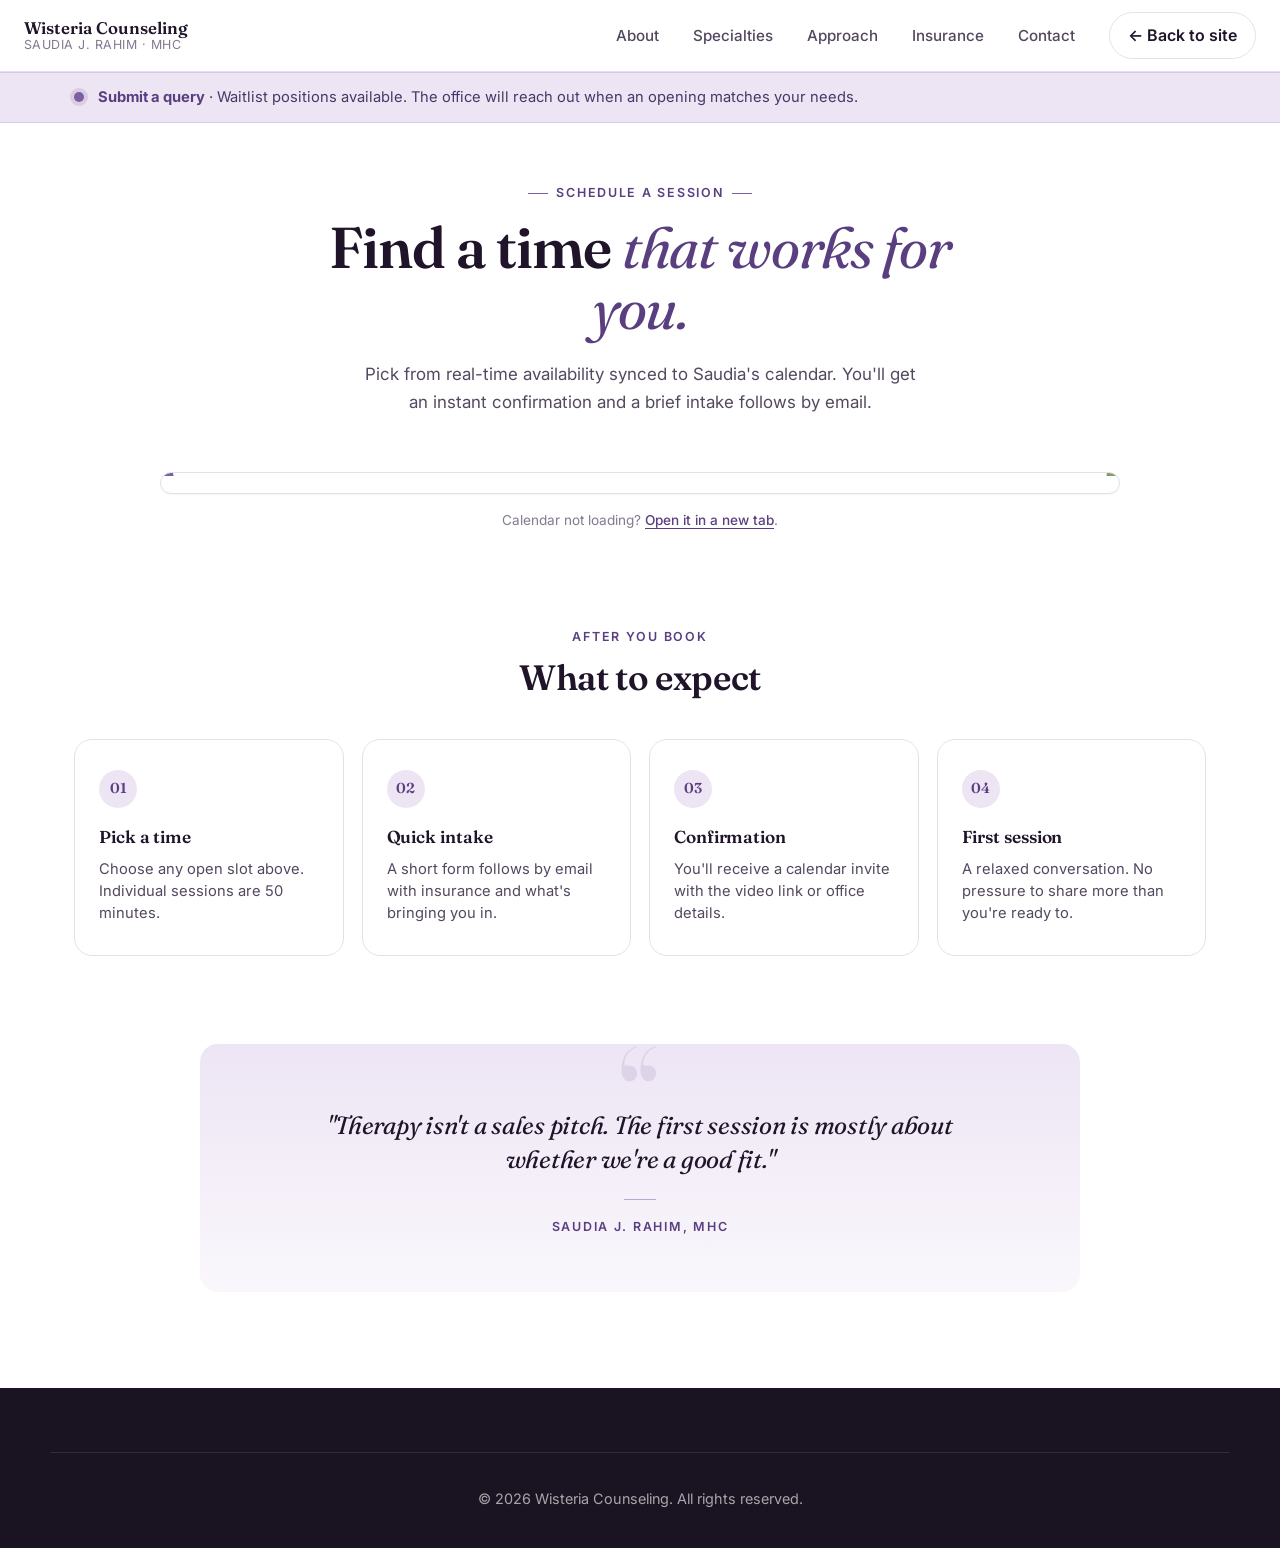
==== commit 41330d6d: "Replace synthetic booking calendar with Cal.com inline embed Swapped the hand-built calendar UI for " ====
--- a/booking.html
+++ b/booking.html
@@ -34,27 +34,138 @@
     </div>
   </header>
 
+  <div class="notice" role="status">
+    <div class="wrap notice-inner">
+      <span class="notice-dot" aria-hidden="true"></span>
+      <p><strong>Submit a query</strong> · Waitlist positions available. The office will reach out when an opening matches your needs.</p>
+    </div>
+  </div>
+
   <main class="booking-wrap">
-    <div class="notice" role="status" style="margin: -48px -24px 32px; border-radius: 0;">
-      <div class="wrap notice-inner">
-        <span class="notice-dot" aria-hidden="true"></span>
-        <p><strong>Submit a query</strong> · Waitlist positions available. The office will reach out when an opening matches your needs.</p>
+    <!-- HERO: centered focusing moment -->
+    <header class="booking-hero">
+      <p class="kicker">Schedule a session</p>
+      <h1>Find a time <em class="serif-i">that works for you.</em></h1>
+      <p class="booking-lede">Pick from real-time availability synced to Saudia's calendar. You'll get an instant confirmation and a brief intake follows by email.</p>
+    </header>
+
+    <!-- BOOKING EMBED: the star -->
+    <section class="cal-section" aria-label="Appointment booking">
+      <div class="cal-frame">
+        <div id="cal-inline"></div>
       </div>
-    </div>
-
-    <div class="booking-head">
-      <p class="kicker">Request an appointment</p>
-      <h1>Find a time that works for you.</h1>
-      <p>Pick a preferred date, then choose a time. You'll confirm your details on the next step. Individual sessions are 50 minutes.</p>
-    </div>
-
-    <ol class="steps" aria-label="Steps">
-      <li class="step active" id="step-1">Pick a date</li>
-      <li class="step" id="step-2">Pick a time</li>
-      <li class="step" id="step-3">Confirm</li>
-    </ol>
-
-    <div id="booking-app">
+      <p class="cal-fallback">
+        Calendar not loading? <a href="https://cal.com/juan-diaz-d8yrgf/30min" target="_blank" rel="noopener">Open it in a new tab</a>.
+      </p>
+    </section>
+
+    <!-- AFTER YOU BOOK: 4-step horizontal card row -->
+    <section class="next-steps" aria-label="What happens after you book">
+      <header class="next-steps-head">
+        <p class="kicker">After you book</p>
+        <h2>What to expect</h2>
+      </header>
+      <ol class="steps-grid">
+        <li>
+          <span class="step-num">01</span>
+          <strong>Pick a time</strong>
+          <p>Choose any open slot above. Individual sessions are 50 minutes.</p>
+        </li>
+        <li>
+          <span class="step-num">02</span>
+          <strong>Quick intake</strong>
+          <p>A short form follows by email with insurance and what's bringing you in.</p>
+        </li>
+        <li>
+          <span class="step-num">03</span>
+          <strong>Confirmation</strong>
+          <p>You'll receive a calendar invite with the video link or office details.</p>
+        </li>
+        <li>
+          <span class="step-num">04</span>
+          <strong>First session</strong>
+          <p>A relaxed conversation. No pressure to share more than you're ready to.</p>
+        </li>
+      </ol>
+    </section>
+
+    <!-- CLOSING QUOTE -->
+    <aside class="booking-quote">
+      <figure>
+        <blockquote>"Therapy isn't a sales pitch. The first session is mostly about whether we're a good fit."</blockquote>
+        <figcaption>Saudia J. Rahim, MHC</figcaption>
+      </figure>
+    </aside>
+
+    <!-- Cal.com inline embed -->
+    <script type="text/javascript">
+      (function (C, A, L) {
+        let p = function (a, ar) { a.q.push(ar); };
+        let d = C.document;
+        C.Cal = C.Cal || function () {
+          let cal = C.Cal;
+          let ar = arguments;
+          if (!cal.loaded) {
+            cal.ns = {};
+            cal.q = cal.q || [];
+            d.head.appendChild(d.createElement("script")).src = A;
+            cal.loaded = true;
+          }
+          if (ar[0] === L) {
+            const api = function () { p(api, arguments); };
+            const namespace = ar[1];
+            api.q = api.q || [];
+            if (typeof namespace === "string") {
+              cal.ns[namespace] = cal.ns[namespace] || api;
+              p(cal.ns[namespace], ar);
+              p(cal, ["initNamespace", namespace]);
+            } else p(cal, ar);
+            return;
+          }
+          p(cal, ar);
+        };
+      })(window, "https://app.cal.com/embed/embed.js", "init");
+
+      Cal("init", "session", { origin: "https://cal.com" });
+
+      Cal.ns.session("inline", {
+        elementOrSelector: "#cal-inline",
+        config: { layout: "month_view" },
+        calLink: "juan-diaz-d8yrgf/30min",
+      });
+
+      Cal.ns.session("ui", {
+        theme: "light",
+        hideBranding: true,
+        cssVarsPerTheme: {
+          light: {
+            "cal-brand": "#7B5FA1",
+            "cal-brand-emphasis": "#5A3F80",
+            "cal-brand-text": "#ffffff",
+            "cal-bg": "#ffffff",
+            "cal-bg-emphasis": "#EDE5F4",
+            "cal-bg-muted": "#faf7fc",
+            "cal-bg-subtle": "#f0e9f4",
+            "cal-bg-info": "#EDE5F4",
+            "cal-text": "#1f1429",
+            "cal-text-emphasis": "#1f1429",
+            "cal-text-muted": "#54485f",
+            "cal-text-subtle": "#847a8f",
+            "cal-border": "#e6dfeb",
+            "cal-border-default": "#e6dfeb",
+            "cal-border-emphasis": "#7B5FA1",
+            "cal-border-subtle": "#f0e9f4",
+            "cal-border-muted": "#f0e9f4",
+            "cal-font-cal": "'Fraunces', Georgia, serif",
+            "cal-font-body": "'Inter', system-ui, sans-serif"
+          }
+        },
+        hideEventTypeDetails: false,
+        layout: "month_view"
+      });
+    </script>
+
+    <div id="booking-app" hidden>
       <div class="booking-grid">
         <section class="cal-panel" id="cal-panel" aria-label="Calendar">
           <div class="cal-header">
--- a/styles.css
+++ b/styles.css
@@ -145,22 +145,79 @@
   display: none;
   background: none; border: 0; padding: 8px;
   cursor: pointer;
-}
-.hamburger span { display: block; width: 22px; height: 2px; background: var(--text); margin: 4px 0; border-radius: 2px; transition: transform .2s; }
+  width: 38px; height: 38px;
+  position: relative;
+}
+.hamburger span {
+  display: block;
+  position: absolute;
+  left: 50%;
+  width: 22px; height: 2px;
+  background: var(--text);
+  border-radius: 2px;
+  transform-origin: center;
+  transition: transform .35s var(--ease), opacity .2s ease, top .35s var(--ease);
+  margin-left: -11px;
+}
+.hamburger span:nth-child(1) { top: 12px; }
+.hamburger span:nth-child(2) { top: 18px; }
+.hamburger span:nth-child(3) { top: 24px; }
+.hamburger[aria-expanded="true"] span:nth-child(1) {
+  top: 18px;
+  transform: rotate(45deg);
+}
+.hamburger[aria-expanded="true"] span:nth-child(2) {
+  opacity: 0;
+  transform: scaleX(0);
+}
+.hamburger[aria-expanded="true"] span:nth-child(3) {
+  top: 18px;
+  transform: rotate(-45deg);
+}
 
 .mobile-menu {
-  position: fixed; inset: 64px 0 0;
-  background: var(--bg); padding: 32px 24px;
-  display: flex; flex-direction: column; gap: 8px;
-  z-index: 99; border-top: 1px solid var(--border);
-}
-.mobile-menu[hidden] { display: none; }
+  position: fixed; top: 68px; right: 8px;
+  background: var(--bg); padding: 10px;
+  display: flex; flex-direction: column; gap: 2px;
+  z-index: 99;
+  border: 1px solid var(--border);
+  border-radius: 14px;
+  box-shadow: 0 18px 40px rgba(30, 20, 50, .15);
+  min-width: 220px;
+  transform-origin: top right;
+
+  /* closed state */
+  opacity: 0;
+  visibility: hidden;
+  transform: scale(.92) translateY(-10px);
+  transition:
+    opacity .2s var(--ease),
+    transform .28s cubic-bezier(.4, 0, .2, 1),
+    visibility 0s linear .28s;
+}
+.mobile-menu.is-open {
+  opacity: 1;
+  visibility: visible;
+  transform: scale(1) translateY(0);
+  transition:
+    opacity .22s var(--ease) .04s,
+    transform .35s cubic-bezier(.2, 1.2, .4, 1),
+    visibility 0s linear 0s;
+}
 .mobile-menu a {
-  padding: 14px 16px; border-radius: 10px;
-  color: var(--text); font-size: 1.1rem; font-weight: 500;
+  padding: 10px 14px; border-radius: 8px;
+  color: var(--text); font-size: .98rem; font-weight: 500;
 }
 .mobile-menu a:hover { background: var(--bg-2); text-decoration: none; }
-.mobile-menu .btn { margin-top: 12px; align-self: stretch; justify-content: center; }
+.mobile-menu .btn {
+  margin-top: 8px;
+  align-self: stretch;
+  justify-content: center;
+  padding: 10px 14px;
+  font-size: .95rem;
+}
+.mobile-menu .btn-primary,
+.mobile-menu .btn-primary:hover { color: #fff; }
 
 @media (max-width: 860px) {
   .nav, .topbar-cta { display: none; }
@@ -871,9 +928,376 @@
   display: flex; gap: 12px; justify-content: center; flex-wrap: wrap;
 }
 
+/* ---------- booking page — vertical flow ---------- */
+
+/* hero */
+.booking-hero {
+  text-align: center;
+  max-width: 720px;
+  margin: 0 auto 56px;
+}
+.booking-hero .kicker {
+  display: inline-block;
+  position: relative;
+  padding: 0 28px;
+  margin-bottom: 16px;
+}
+.booking-hero .kicker::before,
+.booking-hero .kicker::after {
+  content: "";
+  position: absolute;
+  top: 50%;
+  width: 20px; height: 1px;
+  background: var(--teal);
+}
+.booking-hero .kicker::before { left: 0; }
+.booking-hero .kicker::after { right: 0; }
+.booking-hero h1 {
+  font-family: 'Fraunces', Georgia, serif;
+  font-size: clamp(2.4rem, 4.6vw, 3.6rem);
+  line-height: 1.05;
+  font-weight: 600;
+  letter-spacing: -.02em;
+  margin: 0 0 22px;
+}
+.booking-hero h1 .serif-i {
+  font-style: italic;
+  font-weight: 400;
+  color: var(--teal-d);
+}
+.booking-lede {
+  font-size: 1.06rem;
+  color: var(--text-2);
+  max-width: 560px;
+  margin: 0 auto;
+  line-height: 1.6;
+}
+
+/* cal section */
+.cal-section {
+  max-width: 960px;
+  margin: 0 auto;
+}
+.cal-frame {
+  background: var(--bg);
+  border: 1px solid var(--border);
+  border-radius: var(--radius-lg);
+  padding: 10px;
+  box-shadow:
+    0 1px 2px rgba(30, 20, 50, .04),
+    0 24px 50px -16px rgba(30, 20, 50, .12);
+  position: relative;
+  overflow: hidden;
+  max-height: 780px;
+}
+.cal-frame::before {
+  content: "";
+  position: absolute;
+  top: 0; left: 0; right: 0; height: 3px;
+  background: linear-gradient(90deg, var(--teal) 0%, var(--leaf) 100%);
+  z-index: 2;
+  border-radius: var(--radius-lg) var(--radius-lg) 0 0;
+}
+/* cover Cal.com branding inside the iframe */
+.cal-frame::after {
+  content: "";
+  position: absolute;
+  left: 12px; right: 12px;
+  bottom: 12px;
+  height: 60px;
+  background: var(--bg);
+  border-radius: 0 0 calc(var(--radius-lg) - 10px) calc(var(--radius-lg) - 10px);
+  z-index: 2;
+  pointer-events: none;
+}
+#cal-inline {
+  width: 100%;
+  border-radius: calc(var(--radius-lg) - 10px);
+  overflow-y: auto;
+  overflow-x: hidden;
+  max-height: 760px;
+  scrollbar-width: thin;
+  scrollbar-color: var(--border) transparent;
+}
+#cal-inline::-webkit-scrollbar { width: 8px; }
+#cal-inline::-webkit-scrollbar-track { background: transparent; }
+#cal-inline::-webkit-scrollbar-thumb {
+  background: var(--border);
+  border-radius: 4px;
+}
+#cal-inline::-webkit-scrollbar-thumb:hover { background: var(--teal-l); }
+.cal-fallback {
+  text-align: center;
+  font-size: .85rem;
+  color: var(--text-3);
+  margin: 16px 8px 4px;
+}
+.cal-fallback a {
+  color: var(--teal-d);
+  font-weight: 500;
+  border-bottom: 1px solid currentColor;
+}
+
+/* next-steps section */
+.next-steps {
+  margin-top: 96px;
+}
+.next-steps-head {
+  text-align: center;
+  margin-bottom: 40px;
+}
+.next-steps-head h2 {
+  font-family: 'Fraunces', serif;
+  font-size: clamp(1.7rem, 3vw, 2.2rem);
+  font-weight: 600;
+  letter-spacing: -.01em;
+  margin: 12px 0 0;
+}
+.steps-grid {
+  list-style: none;
+  padding: 0;
+  margin: 0;
+  display: grid;
+  grid-template-columns: repeat(4, 1fr);
+  gap: 18px;
+  counter-reset: step;
+}
+.steps-grid li {
+  background: var(--bg);
+  border: 1px solid var(--border);
+  border-radius: var(--radius-lg);
+  padding: 30px 24px;
+  position: relative;
+  transition: transform .3s var(--ease), box-shadow .3s, border-color .3s;
+}
+.steps-grid li:hover {
+  transform: translateY(-3px);
+  border-color: var(--teal-l);
+  box-shadow: var(--shadow);
+}
+.steps-grid li:hover .step-num {
+  background: var(--teal);
+  color: #fff;
+}
+.step-num {
+  display: inline-flex;
+  align-items: center; justify-content: center;
+  width: 38px; height: 38px;
+  border-radius: 50%;
+  background: var(--teal-l);
+  color: var(--teal-d);
+  font-family: 'Fraunces', serif;
+  font-size: .9rem;
+  font-weight: 600;
+  margin-bottom: 16px;
+  transition: background .25s, color .25s;
+}
+.steps-grid strong {
+  display: block;
+  font-family: 'Fraunces', serif;
+  font-size: 1.08rem;
+  font-weight: 600;
+  margin-bottom: 8px;
+  letter-spacing: -.005em;
+}
+.steps-grid p {
+  margin: 0;
+  font-size: .92rem;
+  color: var(--text-2);
+  line-height: 1.5;
+}
+
+/* booking quote — closing moment */
+.booking-quote {
+  margin: 88px auto 0;
+  max-width: 880px;
+  padding: 64px 48px 56px;
+  background: linear-gradient(180deg, var(--teal-l) 0%, var(--bg-2) 100%);
+  border-radius: var(--radius-lg);
+  text-align: center;
+  position: relative;
+  overflow: hidden;
+}
+.booking-quote::before {
+  content: "\201C";
+  position: absolute;
+  left: 50%; top: -10px;
+  transform: translateX(-50%);
+  font-family: 'Fraunces', serif;
+  font-size: 9rem;
+  line-height: 1;
+  color: var(--teal);
+  opacity: .14;
+  pointer-events: none;
+}
+.booking-quote figure { margin: 0; position: relative; z-index: 1; }
+.booking-quote blockquote {
+  font-family: 'Fraunces', serif;
+  font-style: italic;
+  font-weight: 400;
+  font-size: clamp(1.15rem, 2.2vw, 1.55rem);
+  line-height: 1.4;
+  color: var(--text);
+  margin: 0 auto 22px;
+  max-width: 640px;
+}
+.booking-quote figcaption {
+  font-size: .78rem;
+  letter-spacing: .14em;
+  text-transform: uppercase;
+  color: var(--teal-d);
+  font-weight: 600;
+  position: relative;
+  padding-top: 18px;
+}
+.booking-quote figcaption::before {
+  content: "";
+  position: absolute;
+  left: 50%; top: 0;
+  transform: translateX(-50%);
+  width: 32px; height: 1px;
+  background: var(--teal);
+  opacity: .5;
+}
+
+/* entrance choreography */
+.booking-hero > *,
+.cal-section,
+.next-steps-head > *,
+.steps-grid li,
+.booking-quote {
+  opacity: 0;
+  transform: translateY(14px);
+  animation: bookIn .7s var(--ease) forwards;
+}
+.booking-hero .kicker { animation-delay: .05s; }
+.booking-hero h1      { animation-delay: .15s; }
+.booking-lede         { animation-delay: .25s; }
+.cal-section          { animation-delay: .38s; animation-duration: .9s; }
+.next-steps-head .kicker { animation-delay: .55s; }
+.next-steps-head h2      { animation-delay: .62s; }
+.steps-grid li:nth-child(1) { animation-delay: .7s; }
+.steps-grid li:nth-child(2) { animation-delay: .76s; }
+.steps-grid li:nth-child(3) { animation-delay: .82s; }
+.steps-grid li:nth-child(4) { animation-delay: .88s; }
+.booking-quote        { animation-delay: 1s; }
+@keyframes bookIn {
+  to { opacity: 1; transform: translateY(0); }
+}
+
+@media (max-width: 920px) {
+  .steps-grid { grid-template-columns: repeat(2, 1fr); }
+  .booking-quote { padding: 48px 32px 40px; }
+}
+@media (max-width: 540px) {
+  .steps-grid { grid-template-columns: 1fr; }
+  .next-steps { margin-top: 72px; }
+  .booking-quote { margin-top: 64px; }
+}
+@media (max-width: 960px) {
+  .cal-frame {
+    padding: 6px;
+    max-height: none;
+  }
+  #cal-inline {
+    max-height: none;
+    overflow: visible;
+  }
+  /* mobile/tablet overlay: cover Cal.com mark at the true bottom of the iframe */
+  .cal-frame::after {
+    height: 30px;
+    left: 6px; right: 6px;
+    bottom: 8px;
+  }
+}
+@media (prefers-reduced-motion: reduce) {
+  .booking-hero > *,
+  .cal-section,
+  .next-steps-head > *,
+  .steps-grid li,
+  .booking-quote { opacity: 1; transform: none; animation: none; }
+}
+
+/* ---------- google calendar booking card ---------- */
+.gcal-card {
+  max-width: 640px;
+  margin: 0 auto;
+  background: linear-gradient(135deg, var(--teal-l) 0%, var(--bg) 70%);
+  border: 1px solid var(--border);
+  border-radius: var(--radius-lg);
+  box-shadow: var(--shadow);
+  padding: 56px 40px;
+  position: relative;
+  overflow: hidden;
+}
+.gcal-card::before {
+  content: "";
+  position: absolute; right: -100px; top: -100px;
+  width: 280px; height: 280px; border-radius: 50%;
+  background: radial-gradient(circle, rgba(123,95,161,.10), transparent 70%);
+  pointer-events: none;
+}
+.gcal-card-inner {
+  position: relative; z-index: 1;
+  text-align: center;
+}
+.gcal-card-icon {
+  width: 64px; height: 64px;
+  margin: 0 auto 20px;
+  border-radius: 16px;
+  background: var(--bg);
+  border: 1px solid var(--border);
+  display: grid; place-items: center;
+  color: var(--teal-d);
+  box-shadow: var(--shadow-sm);
+}
+.gcal-card h2 {
+  font-family: 'Fraunces', serif;
+  font-size: clamp(1.5rem, 2.6vw, 2rem);
+  margin: 0 0 14px;
+}
+.gcal-card > .gcal-card-inner > p {
+  color: var(--text-2);
+  font-size: 1rem;
+  max-width: 480px;
+  margin: 0 auto 28px;
+  line-height: 1.55;
+}
+.gcal-card .btn {
+  display: inline-flex;
+  align-items: center;
+  gap: 6px;
+}
+.gcal-card-facts {
+  list-style: none; padding: 0;
+  margin: 32px auto 0;
+  display: flex; flex-direction: column; gap: 10px;
+  max-width: 280px;
+  text-align: left;
+}
+.gcal-card-facts li {
+  display: inline-flex; align-items: center; gap: 12px;
+  font-size: .95rem;
+  color: var(--text);
+}
+.gcal-card-facts svg {
+  color: var(--leaf-d);
+  flex-shrink: 0;
+}
+.gcal-card-note {
+  font-size: .8rem !important;
+  color: var(--text-3) !important;
+  margin: 28px auto 0 !important;
+  max-width: 320px !important;
+  line-height: 1.45 !important;
+}
+@media (max-width: 600px) {
+  .gcal-card { padding: 40px 24px; }
+}
+
 /* ---------- booking page ---------- */
 .booking-wrap {
-  max-width: 1100px; margin: 0 auto; padding: 48px 24px 96px;
+  max-width: 1180px; margin: 0 auto; padding: 56px 24px 96px;
 }
 .booking-head { text-align: center; margin-bottom: 48px; }
 .booking-head h1 { font-size: clamp(2rem, 3.6vw, 2.8rem); }
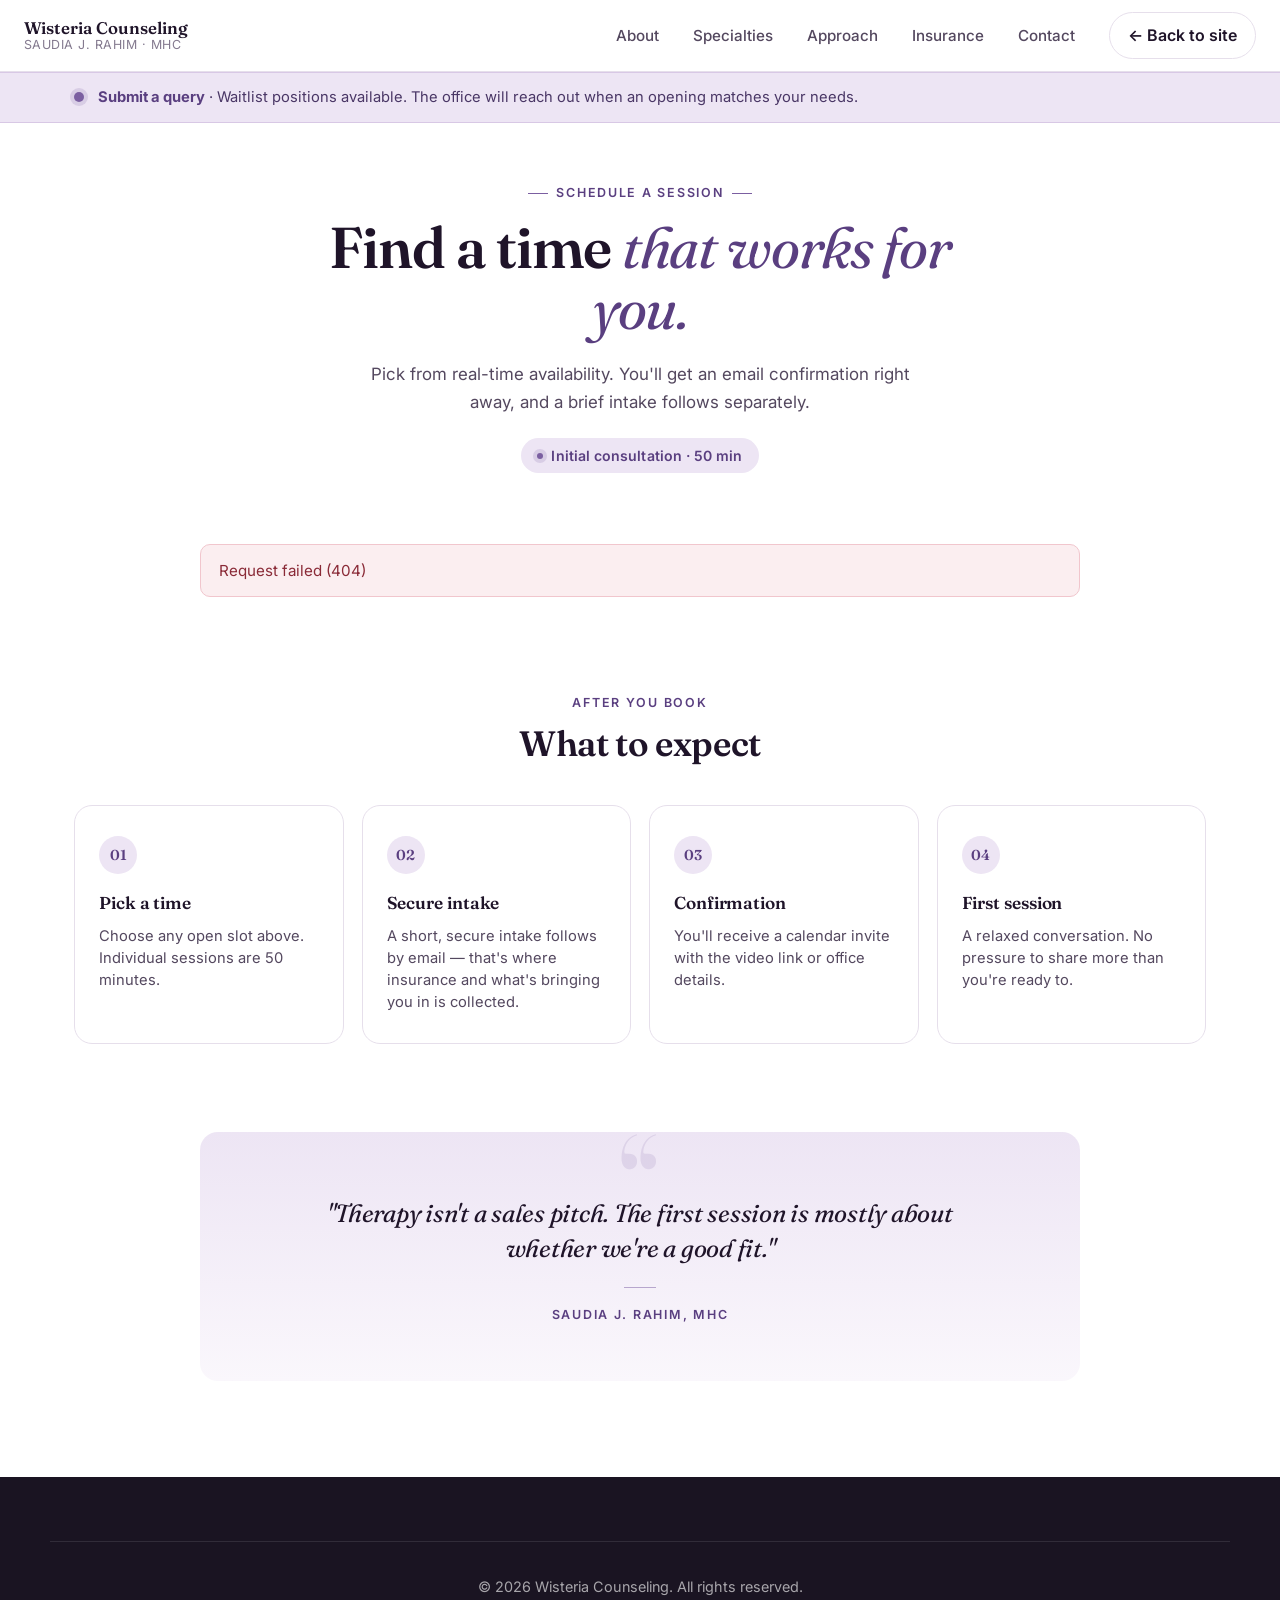
==== commit e7025d48: "Custom Cal.com-powered booking flow with branded confirmation email Drops the Cal.com iframe entirel" ====
--- a/booking.html
+++ b/booking.html
@@ -8,7 +8,7 @@
   <link rel="preconnect" href="https://fonts.googleapis.com" />
   <link rel="preconnect" href="https://fonts.gstatic.com" crossorigin />
   <link rel="stylesheet" href="https://fonts.googleapis.com/css2?family=Fraunces:opsz,wght@9..144,400;9..144,600;9..144,700&family=Inter:wght@400;500;600;700&display=swap" />
-  <link rel="stylesheet" href="styles.css?v=2" />
+  <link rel="stylesheet" href="styles.css?v=8" />
 </head>
 <body>
   <a class="skip" href="#cal-panel">Skip to calendar</a>
@@ -46,18 +46,138 @@
     <header class="booking-hero">
       <p class="kicker">Schedule a session</p>
       <h1>Find a time <em class="serif-i">that works for you.</em></h1>
-      <p class="booking-lede">Pick from real-time availability synced to Saudia's calendar. You'll get an instant confirmation and a brief intake follows by email.</p>
+      <p class="booking-lede">Pick from real-time availability. You'll get an email confirmation right away, and a brief intake follows separately.</p>
+      <p class="booking-event-tag" id="booking-event-title">Initial consultation · 50 min</p>
     </header>
 
-    <!-- BOOKING EMBED: the star -->
-    <section class="cal-section" aria-label="Appointment booking">
-      <div class="cal-frame">
-        <div id="cal-inline"></div>
+    <div class="booking-error" id="booking-error" hidden role="alert"></div>
+
+    <div id="booking-stage" class="booking-stage" hidden>
+      <!-- panel 1: pick a date & time -->
+      <div class="stage-panel panel-pick" id="panel-pick" hidden>
+        <div class="booking-grid">
+          <section class="cal-panel" id="cal-panel" aria-label="Calendar">
+            <div class="cal-header">
+              <h2 id="cal-month">…</h2>
+              <div class="cal-nav">
+                <button type="button" id="prev-month" aria-label="Previous month">
+                  <svg viewBox="0 0 24 24" width="18" height="18" fill="none" stroke="currentColor" stroke-width="2" stroke-linecap="round" stroke-linejoin="round"><polyline points="15 18 9 12 15 6"/></svg>
+                </button>
+                <button type="button" id="next-month" aria-label="Next month">
+                  <svg viewBox="0 0 24 24" width="18" height="18" fill="none" stroke="currentColor" stroke-width="2" stroke-linecap="round" stroke-linejoin="round"><polyline points="9 18 15 12 9 6"/></svg>
+                </button>
+              </div>
+            </div>
+
+            <div class="cal-dow" aria-hidden="true">
+              <span>Sun</span><span>Mon</span><span>Tue</span><span>Wed</span><span>Thu</span><span>Fri</span><span>Sat</span>
+            </div>
+
+            <div class="cal-grid" id="cal-grid" role="grid" aria-label="Available appointment dates"></div>
+
+            <div class="cal-legend">
+              <span><span class="dot"></span> Available</span>
+              <span><span class="dot busy"></span> Full / closed</span>
+              <span>Visits offered Mon–Fri</span>
+            </div>
+          </section>
+
+          <aside class="times-panel" aria-label="Available times">
+            <h3 id="times-title">Available times</h3>
+            <p class="selected-date" id="times-date">Select a date to see open times.</p>
+            <div id="times-body">
+              <div class="times-empty">No date selected yet.</div>
+            </div>
+          </aside>
+        </div>
       </div>
-      <p class="cal-fallback">
-        Calendar not loading? <a href="https://cal.com/juan-diaz-d8yrgf/30min" target="_blank" rel="noopener">Open it in a new tab</a>.
-      </p>
-    </section>
+
+      <!-- panel 2: confirm your details -->
+      <section class="stage-panel confirm-panel" id="confirm-panel" hidden>
+        <div class="confirm-head">
+          <p class="kicker">You're almost there</p>
+          <h3>Confirm your appointment</h3>
+          <div class="confirm-when" id="confirm-when">…</div>
+        </div>
+
+        <form id="confirm-form" novalidate>
+          <div class="confirm-grid">
+            <div class="field">
+              <label for="b-name">Full name</label>
+              <input id="b-name" name="name" type="text" required maxlength="80" autocomplete="name" />
+              <small class="error" data-for="name"></small>
+            </div>
+            <div class="field">
+              <label for="b-email">Email</label>
+              <input id="b-email" name="email" type="email" required maxlength="120" autocomplete="email" />
+              <small class="error" data-for="email"></small>
+            </div>
+            <div class="field field-full">
+              <label for="b-phone">Phone <span class="muted">(optional)</span></label>
+              <input id="b-phone" name="phone" type="tel" maxlength="20" autocomplete="tel" placeholder="(555) 555-5555" />
+              <small class="error" data-for="phone"></small>
+            </div>
+
+            <!-- intake questions rendered from /api/event-type -->
+            <div id="custom-fields" class="custom-fields-host"></div>
+          </div>
+
+          <input type="text" name="website" tabindex="-1" autocomplete="off" class="hp" aria-hidden="true" />
+
+          <div class="confirm-actions">
+            <button type="button" class="btn btn-ghost" id="back-to-times" style="color: var(--text); border-color: var(--border);">← Change time</button>
+            <button type="submit" id="confirm-submit" class="btn btn-primary btn-lg">
+              <span class="btn-label">Confirm appointment</span>
+              <span class="btn-spinner" aria-hidden="true">
+                <svg viewBox="0 0 24 24" width="20" height="20"><circle cx="12" cy="12" r="9" fill="none" stroke="currentColor" stroke-width="2.4" stroke-linecap="round" stroke-dasharray="42 16"/></svg>
+              </span>
+            </button>
+          </div>
+
+          <p class="form-note" style="margin-top: 18px;">Submitting this form books the time and sends an email confirmation. A separate, secure intake will follow before your first session. Please don't share clinical details here. Not for emergencies — in crisis, call <strong>988</strong>.</p>
+        </form>
+      </section>
+
+      <!-- panel 3: success -->
+      <div class="stage-panel booking-success" id="booking-success" hidden>
+        <!-- thin gradient ribbon at top of card -->
+        <span class="success-ribbon" aria-hidden="true"></span>
+
+        <div class="success-inner">
+          <div class="reveal-item success-mark" aria-hidden="true">
+            <span class="success-halo"></span>
+            <svg viewBox="0 0 80 80" width="80" height="80">
+              <circle class="success-circle" cx="40" cy="40" r="36" fill="none" stroke-width="2.2"/>
+              <path class="success-check" d="M25 41 L36 52 L57 30" fill="none" stroke-width="3.6" stroke-linecap="round" stroke-linejoin="round"/>
+            </svg>
+          </div>
+
+          <p class="reveal-item kicker">Appointment requested</p>
+          <h2 class="reveal-item success-title">Look out for an email <em class="serif-i">from us soon.</em></h2>
+          <p class="reveal-item success-lede">A confirmation is on its way to <strong id="success-email">…</strong>. A short, secure intake will follow before your first session.</p>
+
+          <div class="reveal-item summary" role="group" aria-label="Appointment details">
+            <div class="summary-row">
+              <span class="summary-label">When</span>
+              <span class="summary-value"><strong id="success-when">…</strong> <span id="success-tz" class="summary-tz">…</span></span>
+            </div>
+            <div class="summary-row">
+              <span class="summary-label">What</span>
+              <span class="summary-value" id="success-type">…</span>
+            </div>
+            <div class="summary-row summary-ref">
+              <span class="summary-label">Reference</span>
+              <span class="summary-value mono" id="success-ref">—</span>
+            </div>
+          </div>
+
+          <div class="reveal-item success-actions">
+            <a class="btn btn-primary btn-lg" href="index.html">Return home</a>
+            <a class="btn btn-ghost" href="booking.html" style="color: var(--text); border-color: var(--border);">Book another session</a>
+          </div>
+        </div>
+      </div>
+    </div>
 
     <!-- AFTER YOU BOOK: 4-step horizontal card row -->
     <section class="next-steps" aria-label="What happens after you book">
@@ -73,8 +193,8 @@
         </li>
         <li>
           <span class="step-num">02</span>
-          <strong>Quick intake</strong>
-          <p>A short form follows by email with insurance and what's bringing you in.</p>
+          <strong>Secure intake</strong>
+          <p>A short, secure intake follows by email — that's where insurance and what's bringing you in is collected.</p>
         </li>
         <li>
           <span class="step-num">03</span>
@@ -96,191 +216,6 @@
         <figcaption>Saudia J. Rahim, MHC</figcaption>
       </figure>
     </aside>
-
-    <!-- Cal.com inline embed -->
-    <script type="text/javascript">
-      (function (C, A, L) {
-        let p = function (a, ar) { a.q.push(ar); };
-        let d = C.document;
-        C.Cal = C.Cal || function () {
-          let cal = C.Cal;
-          let ar = arguments;
-          if (!cal.loaded) {
-            cal.ns = {};
-            cal.q = cal.q || [];
-            d.head.appendChild(d.createElement("script")).src = A;
-            cal.loaded = true;
-          }
-          if (ar[0] === L) {
-            const api = function () { p(api, arguments); };
-            const namespace = ar[1];
-            api.q = api.q || [];
-            if (typeof namespace === "string") {
-              cal.ns[namespace] = cal.ns[namespace] || api;
-              p(cal.ns[namespace], ar);
-              p(cal, ["initNamespace", namespace]);
-            } else p(cal, ar);
-            return;
-          }
-          p(cal, ar);
-        };
-      })(window, "https://app.cal.com/embed/embed.js", "init");
-
-      Cal("init", "session", { origin: "https://cal.com" });
-
-      Cal.ns.session("inline", {
-        elementOrSelector: "#cal-inline",
-        config: { layout: "month_view" },
-        calLink: "juan-diaz-d8yrgf/30min",
-      });
-
-      Cal.ns.session("ui", {
-        theme: "light",
-        hideBranding: true,
-        cssVarsPerTheme: {
-          light: {
-            "cal-brand": "#7B5FA1",
-            "cal-brand-emphasis": "#5A3F80",
-            "cal-brand-text": "#ffffff",
-            "cal-bg": "#ffffff",
-            "cal-bg-emphasis": "#EDE5F4",
-            "cal-bg-muted": "#faf7fc",
-            "cal-bg-subtle": "#f0e9f4",
-            "cal-bg-info": "#EDE5F4",
-            "cal-text": "#1f1429",
-            "cal-text-emphasis": "#1f1429",
-            "cal-text-muted": "#54485f",
-            "cal-text-subtle": "#847a8f",
-            "cal-border": "#e6dfeb",
-            "cal-border-default": "#e6dfeb",
-            "cal-border-emphasis": "#7B5FA1",
-            "cal-border-subtle": "#f0e9f4",
-            "cal-border-muted": "#f0e9f4",
-            "cal-font-cal": "'Fraunces', Georgia, serif",
-            "cal-font-body": "'Inter', system-ui, sans-serif"
-          }
-        },
-        hideEventTypeDetails: false,
-        layout: "month_view"
-      });
-    </script>
-
-    <div id="booking-app" hidden>
-      <div class="booking-grid">
-        <section class="cal-panel" id="cal-panel" aria-label="Calendar">
-          <div class="cal-header">
-            <h2 id="cal-month">…</h2>
-            <div class="cal-nav">
-              <button type="button" id="prev-month" aria-label="Previous month">
-                <svg viewBox="0 0 24 24" width="18" height="18" fill="none" stroke="currentColor" stroke-width="2" stroke-linecap="round" stroke-linejoin="round"><polyline points="15 18 9 12 15 6"/></svg>
-              </button>
-              <button type="button" id="next-month" aria-label="Next month">
-                <svg viewBox="0 0 24 24" width="18" height="18" fill="none" stroke="currentColor" stroke-width="2" stroke-linecap="round" stroke-linejoin="round"><polyline points="9 18 15 12 9 6"/></svg>
-              </button>
-            </div>
-          </div>
-
-          <div class="cal-dow" aria-hidden="true">
-            <span>Sun</span><span>Mon</span><span>Tue</span><span>Wed</span><span>Thu</span><span>Fri</span><span>Sat</span>
-          </div>
-
-          <div class="cal-grid" id="cal-grid" role="grid" aria-label="Available appointment dates"></div>
-
-          <div class="cal-legend">
-            <span><span class="dot"></span> Available</span>
-            <span><span class="dot busy"></span> Full / closed</span>
-            <span>Visits offered Mon–Fri</span>
-          </div>
-        </section>
-
-        <aside class="times-panel" aria-label="Available times">
-          <h3 id="times-title">Available times</h3>
-          <p class="selected-date" id="times-date">Select a date to see open times.</p>
-          <div id="times-body">
-            <div class="times-empty">No date selected yet.</div>
-          </div>
-        </aside>
-      </div>
-
-      <section class="confirm-panel" id="confirm-panel" hidden>
-        <div class="confirm-head">
-          <h3>Confirm your appointment</h3>
-          <div class="confirm-when" id="confirm-when">…</div>
-        </div>
-
-        <form id="confirm-form" novalidate>
-          <div class="confirm-grid">
-            <div class="field">
-              <label for="b-name">Full name</label>
-              <input id="b-name" name="name" type="text" required maxlength="80" autocomplete="name" />
-              <small class="error" data-for="name"></small>
-            </div>
-            <div class="field">
-              <label for="b-dob">Date of birth</label>
-              <input id="b-dob" name="dob" type="date" required />
-              <small class="error" data-for="dob"></small>
-            </div>
-            <div class="field">
-              <label for="b-email">Email</label>
-              <input id="b-email" name="email" type="email" required maxlength="120" autocomplete="email" />
-              <small class="error" data-for="email"></small>
-            </div>
-            <div class="field">
-              <label for="b-phone">Phone</label>
-              <input id="b-phone" name="phone" type="tel" required maxlength="20" autocomplete="tel" placeholder="(555) 555-5555" />
-              <small class="error" data-for="phone"></small>
-            </div>
-            <div class="field">
-              <label for="b-type">Session type</label>
-              <select id="b-type" name="type">
-                <option>Initial consultation (50 min)</option>
-                <option>Returning client, individual session (50 min)</option>
-                <option>Parent / family consult (50 min)</option>
-              </select>
-            </div>
-            <div class="field">
-              <label for="b-format">Format</label>
-              <select id="b-format" name="format">
-                <option>Telehealth (New York residents)</option>
-                <option>In-person (by arrangement)</option>
-              </select>
-            </div>
-            <div class="field field-full">
-              <label for="b-insurance">Insurance <span class="muted">(optional)</span></label>
-              <input id="b-insurance" name="insurance" type="text" maxlength="80" placeholder="e.g. Blue Cross Blue Shield, member ID 12345" />
-            </div>
-            <div class="field field-full">
-              <label for="b-notes">Anything you'd like the office to know? <span class="muted">(optional)</span></label>
-              <textarea id="b-notes" name="notes" maxlength="500" rows="3" placeholder="Briefly. You don't need to share clinical details here."></textarea>
-            </div>
-          </div>
-
-          <input type="text" name="website" tabindex="-1" autocomplete="off" class="hp" aria-hidden="true" />
-
-          <div class="confirm-actions">
-            <button type="button" class="btn btn-ghost" id="back-to-times" style="color: var(--text); border-color: var(--border);">← Change time</button>
-            <button type="submit" class="btn btn-primary btn-lg">Confirm appointment</button>
-          </div>
-
-          <p class="form-note" style="margin-top: 18px;">Submitting this form requests an appointment. The office will email a confirmation within one business day. Not for emergencies. In crisis, call <strong>988</strong>.</p>
-        </form>
-      </section>
-    </div>
-
-    <div class="booking-success" id="booking-success" hidden>
-      <div class="success-mark" aria-hidden="true">✓</div>
-      <h2 style="font-family: 'Fraunces', serif;">Appointment requested</h2>
-      <p style="color: var(--text-2);">Thank you. A confirmation email is on its way to <strong id="success-email">…</strong>.</p>
-
-      <div class="summary">
-        <p><strong id="success-when">…</strong></p>
-        <p id="success-type">…</p>
-        <p id="success-format">…</p>
-        <p class="ref" id="success-ref">…</p>
-      </div>
-
-      <a class="btn btn-primary" href="index.html">Return home</a>
-    </div>
   </main>
 
   <footer class="footer">
@@ -289,6 +224,6 @@
     </div>
   </footer>
 
-  <script src="booking.js?v=1" defer></script>
+  <script src="booking.js?v=3" defer></script>
 </body>
 </html>
--- a/styles.css
+++ b/styles.css
@@ -237,12 +237,13 @@
   position: absolute; inset: 0;
   width: 100%; height: 100%; object-fit: cover;
   z-index: -2;
+  filter: saturate(1.3) contrast(1.05);
 }
 .hero-overlay {
   position: absolute; inset: 0; z-index: -1;
   background:
-    linear-gradient(120deg, rgba(15,29,27,.85) 0%, rgba(15,29,27,.55) 50%, rgba(15,29,27,.25) 100%),
-    linear-gradient(180deg, rgba(15,29,27,.2), rgba(15,29,27,.6));
+    linear-gradient(120deg, rgba(26,20,34,.7) 0%, rgba(26,20,34,.4) 50%, rgba(26,20,34,.15) 100%),
+    linear-gradient(180deg, rgba(26,20,34,.1), rgba(26,20,34,.5));
 }
 .hero-inner {
   max-width: var(--maxw); margin: 0 auto; padding: 96px 24px;
@@ -529,12 +530,18 @@
   color: #fff; isolation: isolate; overflow: hidden;
 }
 .spotlight-photo {
-  position: absolute; inset: 0; z-index: -2;
-  width: 100%; height: 100%; object-fit: cover;
+  position: absolute;
+  top: -15%; left: 0; right: 0; bottom: -15%;
+  z-index: -2;
+  width: 100%; height: 130%;
+  object-fit: cover;
+  filter: saturate(1.3) contrast(1.05);
+  will-change: transform;
+  transform: translate3d(0, 0, 0);
 }
 .spotlight-overlay {
   position: absolute; inset: 0; z-index: -1;
-  background: linear-gradient(120deg, rgba(15,29,27,.92) 0%, rgba(15,29,27,.65) 100%);
+  background: linear-gradient(120deg, rgba(26,20,34,.78) 0%, rgba(26,20,34,.5) 100%);
 }
 .spotlight-inner {
   max-width: 800px; margin: 0 auto; padding: 0 24px; text-align: center;
@@ -973,69 +980,47 @@
   line-height: 1.6;
 }
 
-/* cal section */
-.cal-section {
-  max-width: 960px;
-  margin: 0 auto;
-}
-.cal-frame {
-  background: var(--bg);
-  border: 1px solid var(--border);
-  border-radius: var(--radius-lg);
-  padding: 10px;
-  box-shadow:
-    0 1px 2px rgba(30, 20, 50, .04),
-    0 24px 50px -16px rgba(30, 20, 50, .12);
-  position: relative;
-  overflow: hidden;
-  max-height: 780px;
-}
-.cal-frame::before {
+/* event-type tag under hero */
+.booking-event-tag {
+  display: inline-flex;
+  align-items: center;
+  gap: 8px;
+  margin-top: 22px;
+  padding: 7px 16px;
+  background: var(--teal-l);
+  color: var(--teal-d);
+  border-radius: 999px;
+  font-size: .88rem;
+  font-weight: 600;
+  letter-spacing: .005em;
+}
+.booking-event-tag::before {
   content: "";
-  position: absolute;
-  top: 0; left: 0; right: 0; height: 3px;
-  background: linear-gradient(90deg, var(--teal) 0%, var(--leaf) 100%);
-  z-index: 2;
-  border-radius: var(--radius-lg) var(--radius-lg) 0 0;
-}
-/* cover Cal.com branding inside the iframe */
-.cal-frame::after {
-  content: "";
-  position: absolute;
-  left: 12px; right: 12px;
-  bottom: 12px;
-  height: 60px;
-  background: var(--bg);
-  border-radius: 0 0 calc(var(--radius-lg) - 10px) calc(var(--radius-lg) - 10px);
-  z-index: 2;
-  pointer-events: none;
-}
-#cal-inline {
-  width: 100%;
-  border-radius: calc(var(--radius-lg) - 10px);
-  overflow-y: auto;
-  overflow-x: hidden;
-  max-height: 760px;
-  scrollbar-width: thin;
-  scrollbar-color: var(--border) transparent;
-}
-#cal-inline::-webkit-scrollbar { width: 8px; }
-#cal-inline::-webkit-scrollbar-track { background: transparent; }
-#cal-inline::-webkit-scrollbar-thumb {
-  background: var(--border);
-  border-radius: 4px;
-}
-#cal-inline::-webkit-scrollbar-thumb:hover { background: var(--teal-l); }
-.cal-fallback {
+  width: 6px; height: 6px;
+  border-radius: 50%;
+  background: var(--teal);
+  box-shadow: 0 0 0 4px rgba(123, 95, 161, .18);
+}
+
+/* top-of-page error alert */
+.booking-error {
+  max-width: 880px;
+  margin: 24px auto 0;
+  padding: 14px 18px;
+  background: #fbeef0;
+  border: 1px solid #f1c6cd;
+  color: #8a2a37;
+  border-radius: 10px;
+  font-size: .95rem;
+}
+
+/* calendar loading state */
+.cal-loading {
+  grid-column: 1 / -1;
+  padding: 60px 0;
   text-align: center;
-  font-size: .85rem;
   color: var(--text-3);
-  margin: 16px 8px 4px;
-}
-.cal-fallback a {
-  color: var(--teal-d);
-  font-weight: 500;
-  border-bottom: 1px solid currentColor;
+  font-size: .92rem;
 }
 
 /* next-steps section */
@@ -1162,7 +1147,6 @@
 
 /* entrance choreography */
 .booking-hero > *,
-.cal-section,
 .next-steps-head > *,
 .steps-grid li,
 .booking-quote {
@@ -1173,7 +1157,7 @@
 .booking-hero .kicker { animation-delay: .05s; }
 .booking-hero h1      { animation-delay: .15s; }
 .booking-lede         { animation-delay: .25s; }
-.cal-section          { animation-delay: .38s; animation-duration: .9s; }
+.booking-event-tag    { animation-delay: .32s; }
 .next-steps-head .kicker { animation-delay: .55s; }
 .next-steps-head h2      { animation-delay: .62s; }
 .steps-grid li:nth-child(1) { animation-delay: .7s; }
@@ -1476,40 +1460,540 @@
   display: grid; grid-template-columns: 1fr 1fr; gap: 14px;
 }
 .confirm-grid .field-full { grid-column: 1 / -1; }
+
+/* dynamic intake fields host spans full width */
+.custom-fields-host {
+  grid-column: 1 / -1;
+  display: flex;
+  flex-direction: column;
+  gap: 14px;
+  margin-top: 6px;
+  padding-top: 18px;
+  border-top: 1px dashed var(--border);
+}
+
+/* radio pill row used for required eligibility / format questions */
+.radio-row {
+  display: flex;
+  flex-wrap: wrap;
+  gap: 8px;
+}
+.radio-pill {
+  position: relative;
+  display: inline-flex;
+  align-items: center;
+  padding: 10px 18px;
+  border: 1px solid var(--border);
+  border-radius: 999px;
+  background: var(--bg);
+  cursor: pointer;
+  font-size: .92rem;
+  font-weight: 500;
+  color: var(--text);
+  transition: border-color .15s, background .15s, color .15s;
+  user-select: none;
+}
+.radio-pill input {
+  position: absolute;
+  opacity: 0;
+  pointer-events: none;
+}
+.radio-pill:hover { border-color: var(--teal); color: var(--teal-d); }
+.radio-pill:has(input:focus-visible) {
+  outline: 2px solid var(--teal);
+  outline-offset: 2px;
+}
+.radio-pill:has(input:checked) {
+  background: var(--teal);
+  border-color: var(--teal);
+  color: #fff;
+}
 .confirm-actions {
   display: flex; gap: 12px; justify-content: flex-end; margin-top: 8px;
   flex-wrap: wrap;
 }
 
+/* ====================================================
+   BOOKING STAGE — single slot, three panels swap in/out
+   ==================================================== */
+
+.booking-stage {
+  position: relative;
+  /* min-height transitions are set inline by JS while a panel swaps */
+}
+.booking-stage > .stage-panel {
+  animation-fill-mode: both;
+  will-change: opacity, transform, filter;
+}
+.booking-stage > .stage-panel[hidden] { display: none; }
+
+/* leaving panel — accelerate out, lose focus */
+.booking-stage > .stage-panel.is-leaving {
+  animation: stage-leave .26s cubic-bezier(.4, 0, .8, .4) forwards;
+  pointer-events: none;
+}
+/* entering panel — settle in from below, come into focus */
+.booking-stage > .stage-panel.is-entering {
+  animation: stage-enter .46s cubic-bezier(.22, .85, .22, 1) forwards;
+}
+
+@keyframes stage-leave {
+  0%   { opacity: 1; transform: translateY(0) scale(1);       filter: blur(0); }
+  100% { opacity: 0; transform: translateY(-8px) scale(.985); filter: blur(3px); }
+}
+@keyframes stage-enter {
+  0%   { opacity: 0; transform: translateY(16px) scale(.985); filter: blur(3px); }
+  60%  { opacity: 1; filter: blur(0); }
+  100% { opacity: 1; transform: translateY(0) scale(1);       filter: blur(0); }
+}
+
+/* stagger reveal for items inside a freshly entered panel */
+.stage-panel .reveal-item {
+  opacity: 0;
+  transform: translateY(10px);
+}
+.stage-panel.is-revealed .reveal-item {
+  animation: reveal-rise .55s cubic-bezier(.22, .85, .22, 1) forwards;
+}
+@keyframes reveal-rise {
+  to { opacity: 1; transform: translateY(0); }
+}
+
+/* ====================================================
+   CALENDAR — micro-interactions
+   ==================================================== */
+
+.day {
+  position: relative;
+  transition:
+    background-color .22s cubic-bezier(.22, .85, .22, 1),
+    color .22s,
+    transform .14s cubic-bezier(.22, .85, .22, 1),
+    box-shadow .22s;
+}
+.day:not(:disabled):hover {
+  background: var(--teal-l);
+  transform: translateY(-1px);
+}
+.day:not(:disabled):active {
+  transform: translateY(0) scale(.96);
+  transition-duration: .08s;
+}
+.day.selected {
+  background: var(--teal);
+  color: #fff;
+  box-shadow:
+    0 8px 22px -10px rgba(123, 95, 161, .55),
+    0 2px 4px rgba(123, 95, 161, .18);
+  transform: translateY(-1px);
+}
+.day.selected:hover { background: var(--teal-d); }
+.day.selected::after { background: #fff; }
+
+/* gentle pulse behind "today" so the eye lands there */
+.day.today:not(.selected)::before {
+  content: "";
+  position: absolute;
+  inset: 6px;
+  border-radius: 8px;
+  background: var(--teal-l);
+  z-index: -1;
+  animation: today-pulse 2.6s ease-in-out infinite;
+}
+.day.today { color: var(--teal-d); font-weight: 700; }
+@keyframes today-pulse {
+  0%, 100% { opacity: .55; transform: scale(1); }
+  50%      { opacity: .9;  transform: scale(1.04); }
+}
+
+/* loading state */
+.cal-loading {
+  grid-column: 1 / -1;
+  display: flex; align-items: center; justify-content: center;
+  padding: 80px 0;
+  color: var(--text-3);
+  font-size: .9rem;
+  letter-spacing: .04em;
+}
+.cal-loading::before {
+  content: "";
+  width: 14px; height: 14px;
+  margin-right: 10px;
+  border-radius: 50%;
+  border: 2px solid var(--teal-l);
+  border-top-color: var(--teal);
+  animation: spin 0.7s linear infinite;
+}
+@keyframes spin { to { transform: rotate(360deg); } }
+
+/* month-change directional slide on the grid */
+.cal-grid.is-flying-out-left  { animation: fly-out-left  .18s ease-in forwards; }
+.cal-grid.is-flying-out-right { animation: fly-out-right .18s ease-in forwards; }
+.cal-grid.is-flying-in-right  { animation: fly-in-right  .42s cubic-bezier(.22,.85,.22,1) forwards; }
+.cal-grid.is-flying-in-left   { animation: fly-in-left   .42s cubic-bezier(.22,.85,.22,1) forwards; }
+
+@keyframes fly-out-left  { to { opacity: 0; transform: translateX(-16px); } }
+@keyframes fly-out-right { to { opacity: 0; transform: translateX( 16px); } }
+@keyframes fly-in-right  { from { opacity: 0; transform: translateX( 22px); } to { opacity: 1; transform: translateX(0); } }
+@keyframes fly-in-left   { from { opacity: 0; transform: translateX(-22px); } to { opacity: 1; transform: translateX(0); } }
+
+/* ====================================================
+   TIME SLOTS — micro-interactions
+   ==================================================== */
+
+.slot {
+  transition:
+    border-color .18s,
+    background .18s,
+    color .18s,
+    transform .14s cubic-bezier(.22, .85, .22, 1),
+    box-shadow .22s;
+}
+.slot:hover:not(:disabled) {
+  border-color: var(--teal);
+  color: var(--teal-d);
+  transform: translateY(-2px);
+  box-shadow: 0 6px 14px -10px rgba(123, 95, 161, .35);
+}
+.slot:active:not(:disabled) {
+  transform: translateY(0) scale(.97);
+  transition-duration: .08s;
+}
+
+/* ====================================================
+   RADIO PILLS — selection feel
+   ==================================================== */
+
+.radio-pill {
+  transition:
+    border-color .2s cubic-bezier(.22, .85, .22, 1),
+    background .2s,
+    color .2s,
+    transform .14s cubic-bezier(.22, .85, .22, 1),
+    box-shadow .22s;
+}
+.radio-pill:hover { transform: translateY(-1px); }
+.radio-pill:active { transform: translateY(0) scale(.97); }
+.radio-pill:has(input:checked) {
+  box-shadow:
+    0 8px 22px -12px rgba(123, 95, 161, .55),
+    0 0 0 4px rgba(123, 95, 161, .12);
+  animation: pill-pop .35s cubic-bezier(.22, .85, .22, 1);
+}
+@keyframes pill-pop {
+  0%   { transform: scale(1); }
+  35%  { transform: scale(1.06); }
+  100% { transform: scale(1); }
+}
+
+/* ====================================================
+   SUBMIT BUTTON — morph to spinner
+   ==================================================== */
+
+#confirm-submit {
+  position: relative;
+  min-width: 220px;
+  overflow: hidden;
+}
+#confirm-submit .btn-label,
+#confirm-submit .btn-spinner {
+  display: inline-flex;
+  align-items: center;
+  transition: opacity .22s, transform .26s cubic-bezier(.22, .85, .22, 1);
+}
+#confirm-submit .btn-spinner {
+  position: absolute;
+  inset: 0;
+  justify-content: center;
+  opacity: 0;
+  transform: translateY(8px);
+  pointer-events: none;
+}
+#confirm-submit .btn-spinner svg {
+  animation: spin 0.7s linear infinite;
+}
+#confirm-submit.is-loading .btn-label {
+  opacity: 0;
+  transform: translateY(-8px);
+}
+#confirm-submit.is-loading .btn-spinner {
+  opacity: 1;
+  transform: translateY(0);
+}
+
+/* ====================================================
+   SUCCESS PANEL — the moment
+   ==================================================== */
+
 .booking-success {
+  position: relative;
+  overflow: hidden;
   background: var(--bg);
   border: 1px solid var(--border);
   border-radius: var(--radius-lg);
-  padding: 64px 36px; text-align: center;
-  box-shadow: var(--shadow);
-  max-width: 560px; margin: 48px auto;
-}
-.booking-success .success-mark { width: 84px; height: 84px; font-size: 2.8rem; }
+  padding: 76px 48px 60px;
+  text-align: center;
+  box-shadow:
+    0 1px 2px rgba(30, 20, 50, .04),
+    0 30px 70px -22px rgba(30, 20, 50, .14);
+  max-width: 680px;
+  margin: 0 auto;
+}
+
+/* a confident thin ribbon at the very top */
+.success-ribbon {
+  position: absolute;
+  top: 0; left: 0; right: 0;
+  height: 3px;
+  background: linear-gradient(90deg,
+    var(--teal) 0%,
+    var(--teal-d) 35%,
+    var(--leaf-d) 70%,
+    var(--leaf) 100%);
+  transform-origin: left;
+  transform: scaleX(0);
+}
+.booking-success.is-revealed .success-ribbon {
+  animation: ribbon-sweep .8s cubic-bezier(.22,.85,.22,1) .1s forwards;
+}
+@keyframes ribbon-sweep {
+  to { transform: scaleX(1); }
+}
+
+.success-inner {
+  position: relative;
+  z-index: 1;
+  display: flex;
+  flex-direction: column;
+  align-items: center;
+}
+
+/* animated checkmark — circle draws, then check strokes in */
+.success-mark {
+  position: relative;
+  width: 110px; height: 110px;
+  display: grid; place-items: center;
+  background: transparent;
+  margin-bottom: 28px;
+}
+.success-mark svg { display: block; overflow: visible; position: relative; z-index: 1; }
+
+/* soft warm halo only behind the checkmark — gives the mark presence
+   without orb-blobs floating in card corners */
+.success-halo {
+  position: absolute;
+  inset: -34px;
+  border-radius: 50%;
+  background: radial-gradient(
+    circle at center,
+    rgba(123, 95, 161, .22) 0%,
+    rgba(123, 95, 161, .08) 38%,
+    transparent 65%
+  );
+  filter: blur(14px);
+  opacity: 0;
+  z-index: 0;
+}
+.booking-success.is-revealed .success-halo {
+  animation: halo-bloom 1.2s cubic-bezier(.22,.85,.22,1) .35s forwards;
+}
+@keyframes halo-bloom {
+  0%   { opacity: 0; transform: scale(.7); }
+  60%  { opacity: 1; }
+  100% { opacity: 1; transform: scale(1); }
+}
+.success-circle {
+  stroke: var(--teal);
+  stroke-dasharray: 226;
+  stroke-dashoffset: 226;
+}
+.success-check {
+  stroke: var(--teal-d);
+  stroke-dasharray: 60;
+  stroke-dashoffset: 60;
+}
+.booking-success.is-revealed .success-circle {
+  animation: draw-circle .8s cubic-bezier(.22, .85, .22, 1) .15s forwards;
+}
+.booking-success.is-revealed .success-check {
+  animation: draw-check .45s cubic-bezier(.4, 0, .2, 1) .75s forwards,
+             check-pop .35s cubic-bezier(.22, .85, .22, 1) 1.15s;
+}
+@keyframes draw-circle { to { stroke-dashoffset: 0; } }
+@keyframes draw-check  { to { stroke-dashoffset: 0; } }
+@keyframes check-pop {
+  0%   { transform: scale(1); }
+  50%  { transform: scale(1.08); }
+  100% { transform: scale(1); }
+}
+
+.booking-success .kicker {
+  margin: 0 0 14px;
+  position: relative;
+  display: inline-flex;
+  align-items: center;
+  gap: 14px;
+  color: var(--teal-d);
+}
+/* magazine-style flourish lines flanking the kicker */
+.booking-success .kicker::before,
+.booking-success .kicker::after {
+  content: "";
+  display: inline-block;
+  width: 28px;
+  height: 1px;
+  background: linear-gradient(90deg, transparent, var(--teal) 50%, transparent);
+  opacity: .7;
+}
+.booking-success .success-title {
+  font-family: 'Fraunces', serif;
+  font-weight: 600;
+  font-size: clamp(1.7rem, 3vw, 2.4rem);
+  line-height: 1.15;
+  letter-spacing: -.015em;
+  margin: 0 0 16px;
+  max-width: 560px;
+  color: var(--text);
+}
+.booking-success .success-title .serif-i {
+  font-style: italic;
+  font-weight: 400;
+  color: var(--teal-d);
+}
+.booking-success .success-lede {
+  color: var(--text-2);
+  font-size: 1.02rem;
+  line-height: 1.55;
+  max-width: 480px;
+  margin: 0 0 32px;
+}
+.booking-success .success-lede strong {
+  color: var(--text);
+  font-weight: 600;
+}
+
+/* summary card — refined receipt look */
 .booking-success .summary {
-  background: var(--bg-2); border-radius: 12px;
-  padding: 20px; margin: 24px auto; max-width: 360px;
+  width: 100%;
+  max-width: 480px;
+  background: linear-gradient(180deg, var(--teal-l) 0%, var(--bg-2) 100%);
+  border: 1px solid rgba(123, 95, 161, .15);
+  border-radius: 14px;
+  padding: 22px 24px;
   text-align: left;
-}
-.booking-success .summary p { margin: 0 0 6px; color: var(--text-2); font-size: .92rem; }
-.booking-success .summary strong { color: var(--text); }
-.booking-success .ref {
+  margin-bottom: 32px;
+}
+.summary-row {
+  display: grid;
+  grid-template-columns: 100px 1fr;
+  gap: 16px;
+  padding: 10px 0;
+  align-items: baseline;
+  border-bottom: 1px dashed rgba(123, 95, 161, .18);
+}
+.summary-row:last-child { border-bottom: 0; }
+.summary-label {
+  font-size: .72rem;
+  letter-spacing: .14em;
+  text-transform: uppercase;
+  font-weight: 600;
+  color: var(--teal-d);
+}
+.summary-value {
+  font-size: .98rem;
+  color: var(--text);
+  line-height: 1.4;
+  /* CRITICAL: grid 1fr tracks have min-width:auto by default, which means
+     a long unbreakable monospace string blows out the column. */
+  min-width: 0;
+  overflow-wrap: anywhere;
+}
+.summary-value strong {
   font-family: 'Fraunces', serif;
-  font-size: 1.1rem; color: var(--teal-d); font-weight: 600;
-  margin-top: 8px;
-}
+  font-weight: 600;
+  font-size: 1.04rem;
+}
+.summary-tz {
+  font-size: .82rem;
+  color: var(--text-3);
+  margin-left: 4px;
+}
+.summary-row.summary-ref .summary-value {
+  font-family: 'JetBrains Mono', 'Consolas', monospace;
+  font-size: .85rem;
+  color: var(--text-2);
+  letter-spacing: .02em;
+  /* booking refs are unbreakable token strings — allow mid-string wrap */
+  word-break: break-all;
+}
+
+.booking-success .success-actions {
+  display: flex;
+  gap: 12px;
+  justify-content: center;
+  flex-wrap: wrap;
+}
+
+/* stagger of reveal-items inside the success panel */
+.booking-success.is-revealed .reveal-item.success-mark   { animation-delay: 0s;    }
+.booking-success.is-revealed .reveal-item.kicker         { animation-delay: .35s;  }
+.booking-success.is-revealed .reveal-item.success-title  { animation-delay: .48s;  }
+.booking-success.is-revealed .reveal-item.success-lede   { animation-delay: .62s;  }
+.booking-success.is-revealed .reveal-item.summary        { animation-delay: .78s;  }
+.booking-success.is-revealed .reveal-item.success-actions{ animation-delay: .94s;  }
+
+/* ====================================================
+   RESPONSIVE
+   ==================================================== */
 
 @media (max-width: 860px) {
   .booking-grid { grid-template-columns: 1fr; }
   .confirm-grid { grid-template-columns: 1fr; }
   .steps { font-size: .76rem; }
+  .booking-success { padding: 56px 24px 48px; }
+  .booking-success .success-title { font-size: clamp(1.4rem, 6vw, 1.9rem); }
+  #confirm-submit { min-width: 0; flex: 1; }
+}
+
+/* below ~620px the side-by-side label/value gets cramped — stack them */
+@media (max-width: 620px) {
+  .summary-row {
+    display: block;
+    padding: 14px 0;
+  }
+  .summary-label {
+    display: block;
+    margin-bottom: 6px;
+    font-size: .68rem;
+  }
+  .summary-value {
+    display: block;
+    font-size: 1rem;
+    line-height: 1.45;
+  }
+  .summary-value strong {
+    font-size: 1.06rem;
+    display: inline;
+  }
+  .summary-tz {
+    display: inline-block;
+    margin-left: 6px;
+  }
+}
+
+@media (max-width: 480px) {
+  .booking-success { padding: 56px 22px 44px; }
+  .booking-success .kicker::before,
+  .booking-success .kicker::after { width: 18px; }
 }
 
 @media (prefers-reduced-motion: reduce) {
-  * { animation-duration: 0s !important; transition-duration: 0s !important; }
+  *,
+  *::before,
+  *::after { animation-duration: 0.001ms !important; animation-iteration-count: 1 !important; transition-duration: 0.001ms !important; }
   html { scroll-behavior: auto; }
-}
+  .success-circle { stroke-dashoffset: 0; }
+  .success-check { stroke-dashoffset: 0; }
+  .success-ribbon { transform: scaleX(1); }
+  .success-halo { opacity: 1; }
+}
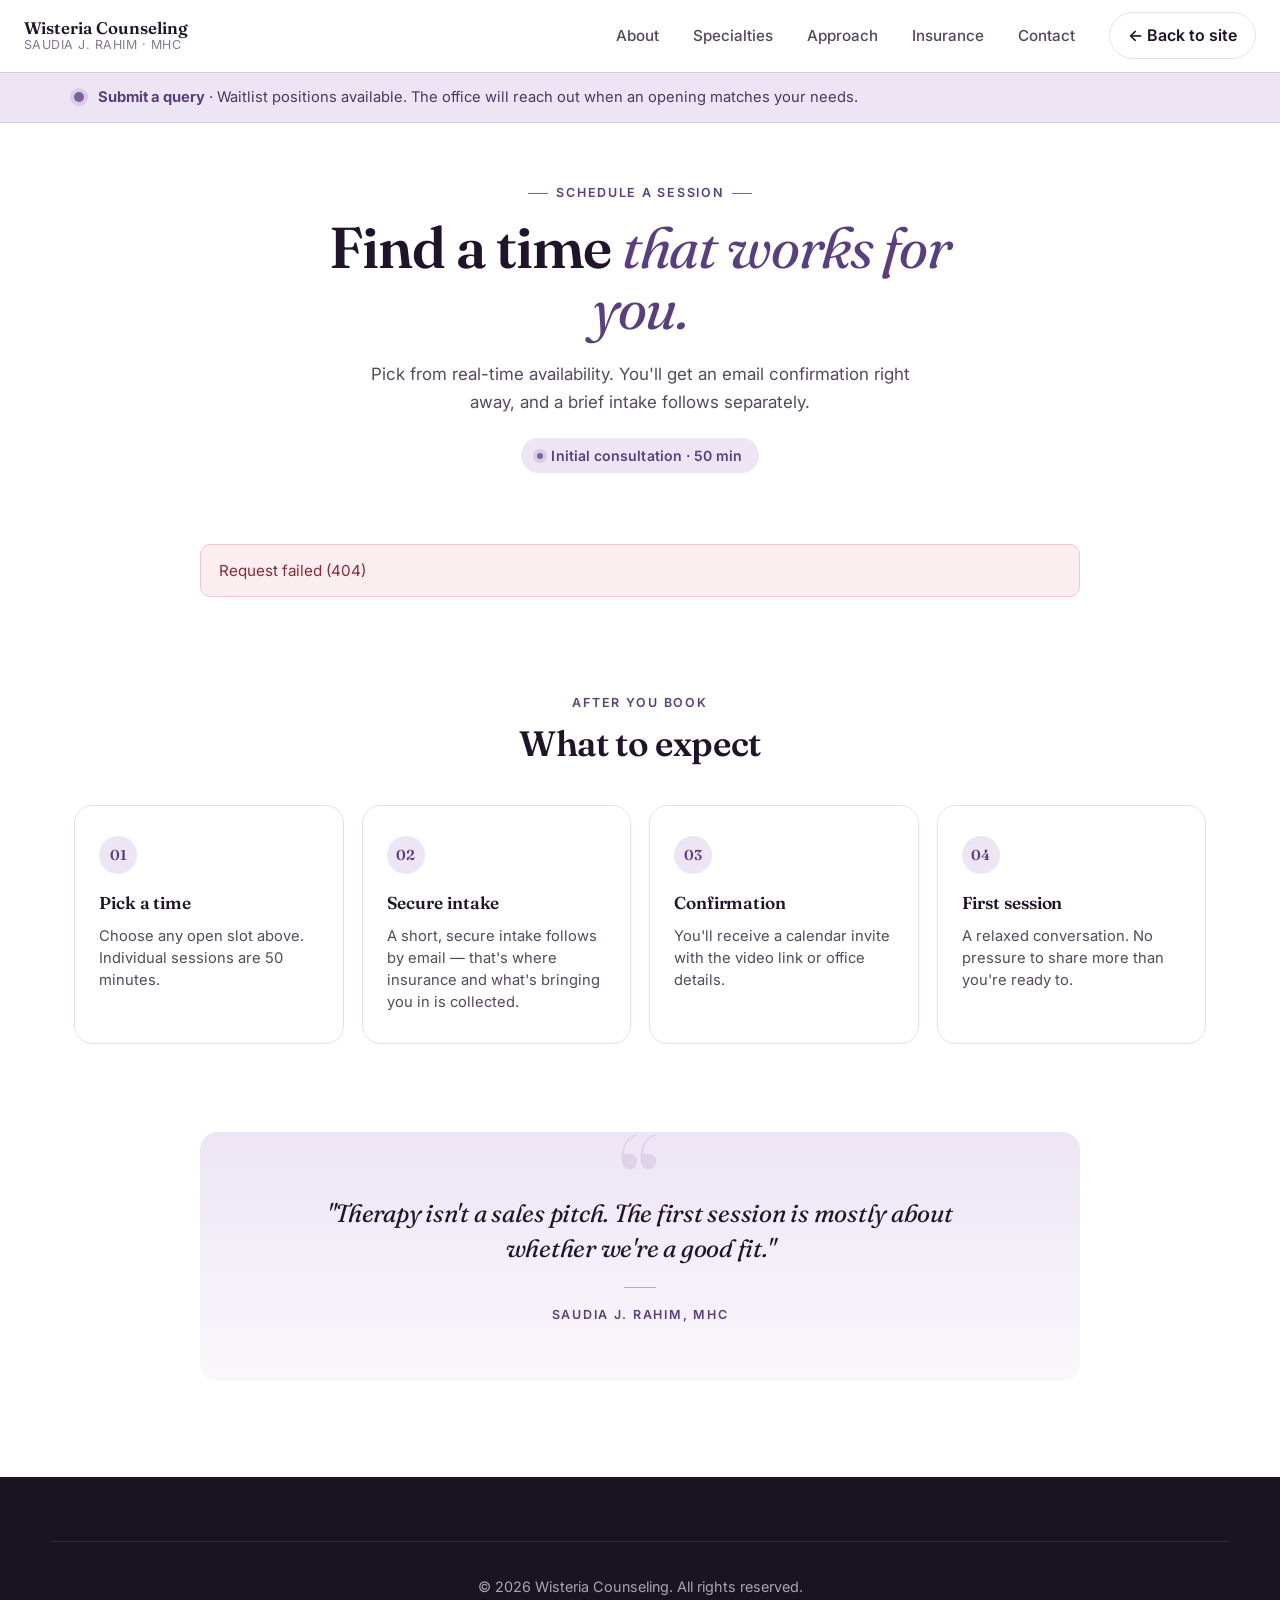
==== commit eb1496bc: "Add favicon set generated from the Gemini wisteria mark - favicon.ico: multi-size ICO bundling 16/32" ====
--- a/booking.html
+++ b/booking.html
@@ -5,10 +5,15 @@
   <meta name="viewport" content="width=device-width,initial-scale=1" />
   <title>Request an appointment · Wisteria Counseling</title>
   <meta name="description" content="Request a session time with Saudia J. Rahim, MHC at Wisteria Counseling. Waitlist positions available." />
+  <link rel="icon" href="/favicon.ico" sizes="any" />
+  <link rel="icon" type="image/png" sizes="32x32" href="/images/favicon-32.png" />
+  <link rel="icon" type="image/png" sizes="16x16" href="/images/favicon-16.png" />
+  <link rel="apple-touch-icon" sizes="180x180" href="/images/favicon-180.png" />
+  <meta name="theme-color" content="#7B5FA1" />
   <link rel="preconnect" href="https://fonts.googleapis.com" />
   <link rel="preconnect" href="https://fonts.gstatic.com" crossorigin />
   <link rel="stylesheet" href="https://fonts.googleapis.com/css2?family=Fraunces:opsz,wght@9..144,400;9..144,600;9..144,700&family=Inter:wght@400;500;600;700&display=swap" />
-  <link rel="stylesheet" href="styles.css?v=8" />
+  <link rel="stylesheet" href="styles.css?v=9" />
 </head>
 <body>
   <a class="skip" href="#cal-panel">Skip to calendar</a>
@@ -224,6 +229,6 @@
     </div>
   </footer>
 
-  <script src="booking.js?v=3" defer></script>
+  <script src="booking.js?v=4" defer></script>
 </body>
 </html>
--- a/styles.css
+++ b/styles.css
@@ -27,7 +27,9 @@
 }
 
 * { box-sizing: border-box; }
-html { scroll-behavior: smooth; overflow-x: hidden; }
+/* `overflow-x: clip` prevents horizontal scroll without creating a scroll
+   container, so `position: sticky` on .topbar continues to work. */
+html { scroll-behavior: smooth; overflow-x: clip; }
 body {
   margin: 0;
   font-family: 'Inter', system-ui, -apple-system, sans-serif;
@@ -35,7 +37,7 @@
   background: var(--bg);
   line-height: 1.55;
   -webkit-font-smoothing: antialiased;
-  overflow-x: hidden;
+  overflow-x: clip;
 }
 
 /* shared brand selection + focus */
@@ -92,9 +94,22 @@
   position: sticky; top: 0; z-index: 100;
   display: flex; align-items: center; gap: 20px;
   padding: 12px 24px;
-  background: rgba(255,255,255,.85);
-  backdrop-filter: saturate(150%) blur(12px);
-  border-bottom: 1px solid var(--border);
+  background: rgba(255,255,255,.7);
+  backdrop-filter: saturate(160%) blur(14px);
+  -webkit-backdrop-filter: saturate(160%) blur(14px);
+  border-bottom: 1px solid transparent;
+  transition:
+    background .25s ease,
+    border-color .25s ease,
+    box-shadow .25s ease,
+    padding .25s ease;
+}
+.topbar.is-scrolled {
+  background: rgba(255,255,255,.92);
+  border-bottom-color: var(--border);
+  box-shadow: 0 8px 24px -16px rgba(30, 20, 50, .25);
+  padding-top: 10px;
+  padding-bottom: 10px;
 }
 .brand { display: flex; align-items: center; gap: 12px; color: var(--text); text-decoration: none; }
 .brand:hover { text-decoration: none; }
@@ -228,22 +243,26 @@
 .hero {
   position: relative;
   min-height: 78vh;
+  overflow: hidden;
   display: grid; align-items: center;
-  overflow: hidden;
   color: #fff;
   isolation: isolate;
 }
 .hero-photo {
-  position: absolute; inset: 0;
-  width: 100%; height: 100%; object-fit: cover;
+  position: absolute;
+  /* extended bounds so the parallax translate doesn't reveal gaps */
+  top: -12%; left: 0; right: 0; bottom: -12%;
+  width: 100%; height: 124%; object-fit: cover;
   z-index: -2;
+  will-change: transform;
+  transform: translate3d(0, 0, 0);
   filter: saturate(1.3) contrast(1.05);
 }
 .hero-overlay {
   position: absolute; inset: 0; z-index: -1;
   background:
-    linear-gradient(120deg, rgba(26,20,34,.7) 0%, rgba(26,20,34,.4) 50%, rgba(26,20,34,.15) 100%),
-    linear-gradient(180deg, rgba(26,20,34,.1), rgba(26,20,34,.5));
+    linear-gradient(120deg, rgba(26,20,34,.82) 0%, rgba(26,20,34,.55) 50%, rgba(26,20,34,.3) 100%),
+    linear-gradient(180deg, rgba(26,20,34,.15), rgba(26,20,34,.6));
 }
 .hero-inner {
   max-width: var(--maxw); margin: 0 auto; padding: 96px 24px;
@@ -358,27 +377,6 @@
   0%, 100% { box-shadow: 0 0 0 4px rgba(123, 95, 161, .18); }
   50%      { box-shadow: 0 0 0 8px rgba(123, 95, 161, .05); }
 }
-
-/* ---------- marquee ticker ---------- */
-.ticker {
-  background: var(--dark); color: rgba(255,255,255,.7);
-  overflow: hidden; white-space: nowrap;
-  border-top: 1px solid rgba(255,255,255,.06);
-  border-bottom: 1px solid rgba(255,255,255,.06);
-}
-.ticker-track {
-  display: inline-flex; gap: 56px;
-  padding: 14px 28px;
-  animation: ticker 38s linear infinite;
-  font-size: .82rem; letter-spacing: .18em; text-transform: uppercase;
-}
-.ticker-track span { display: inline-flex; align-items: center; gap: 56px; }
-.ticker-track .sep { color: var(--teal); }
-@keyframes ticker {
-  from { transform: translateX(0); }
-  to   { transform: translateX(-50%); }
-}
-.ticker:hover .ticker-track { animation-play-state: paused; }
 
 /* ---------- section ornament divider ---------- */
 .ornament {
@@ -808,7 +806,33 @@
 }
 .field textarea { resize: vertical; min-height: 100px; font-family: inherit; }
 .field .error {
-  display: block; color: #c44; font-size: .82rem; margin-top: 6px; min-height: 1em;
+  display: block; color: #c44b5e; font-size: .82rem; margin-top: 6px; min-height: 1em;
+  transition: color .2s;
+}
+
+/* error state — the field has a server- or client-side error */
+.field.has-error input,
+.field.has-error select,
+.field.has-error textarea {
+  border-color: #d77485;
+  background: #fdf6f7;
+}
+.field.has-error input:focus,
+.field.has-error select:focus,
+.field.has-error textarea:focus {
+  border-color: #c44b5e;
+  box-shadow: 0 0 0 4px rgba(196, 75, 94, .14);
+}
+.field.has-error .radio-pill {
+  border-color: #e2a9b3;
+}
+.field.has-error .radio-pill:has(input:checked) {
+  border-color: #c44b5e;
+  background: #c44b5e;
+}
+.field.has-error .error {
+  color: #b03b50;
+  font-weight: 500;
 }
 .field .count { font-size: .78rem; color: var(--text-3); text-align: right; margin-top: 4px; }
 .row-2 { display: grid; grid-template-columns: 1fr 1fr; gap: 14px; }
@@ -1012,6 +1036,38 @@
   color: #8a2a37;
   border-radius: 10px;
   font-size: .95rem;
+}
+
+/* inline error banner shown at the top of the confirm form */
+.form-banner {
+  display: flex;
+  align-items: flex-start;
+  gap: 12px;
+  padding: 13px 16px;
+  margin: 0 0 18px;
+  background: #fbeef0;
+  border: 1px solid #f1c6cd;
+  color: #8a2a37;
+  border-radius: 10px;
+  font-size: .92rem;
+  line-height: 1.45;
+  animation: banner-in .35s cubic-bezier(.22, .85, .22, 1);
+}
+.form-banner::before {
+  content: "!";
+  flex: 0 0 auto;
+  width: 20px; height: 20px;
+  border-radius: 50%;
+  background: #c44b5e;
+  color: #fff;
+  font-weight: 700;
+  font-size: .78rem;
+  display: grid; place-items: center;
+  margin-top: 1px;
+}
+@keyframes banner-in {
+  from { opacity: 0; transform: translateY(-4px); }
+  to   { opacity: 1; transform: translateY(0); }
 }
 
 /* calendar loading state */
